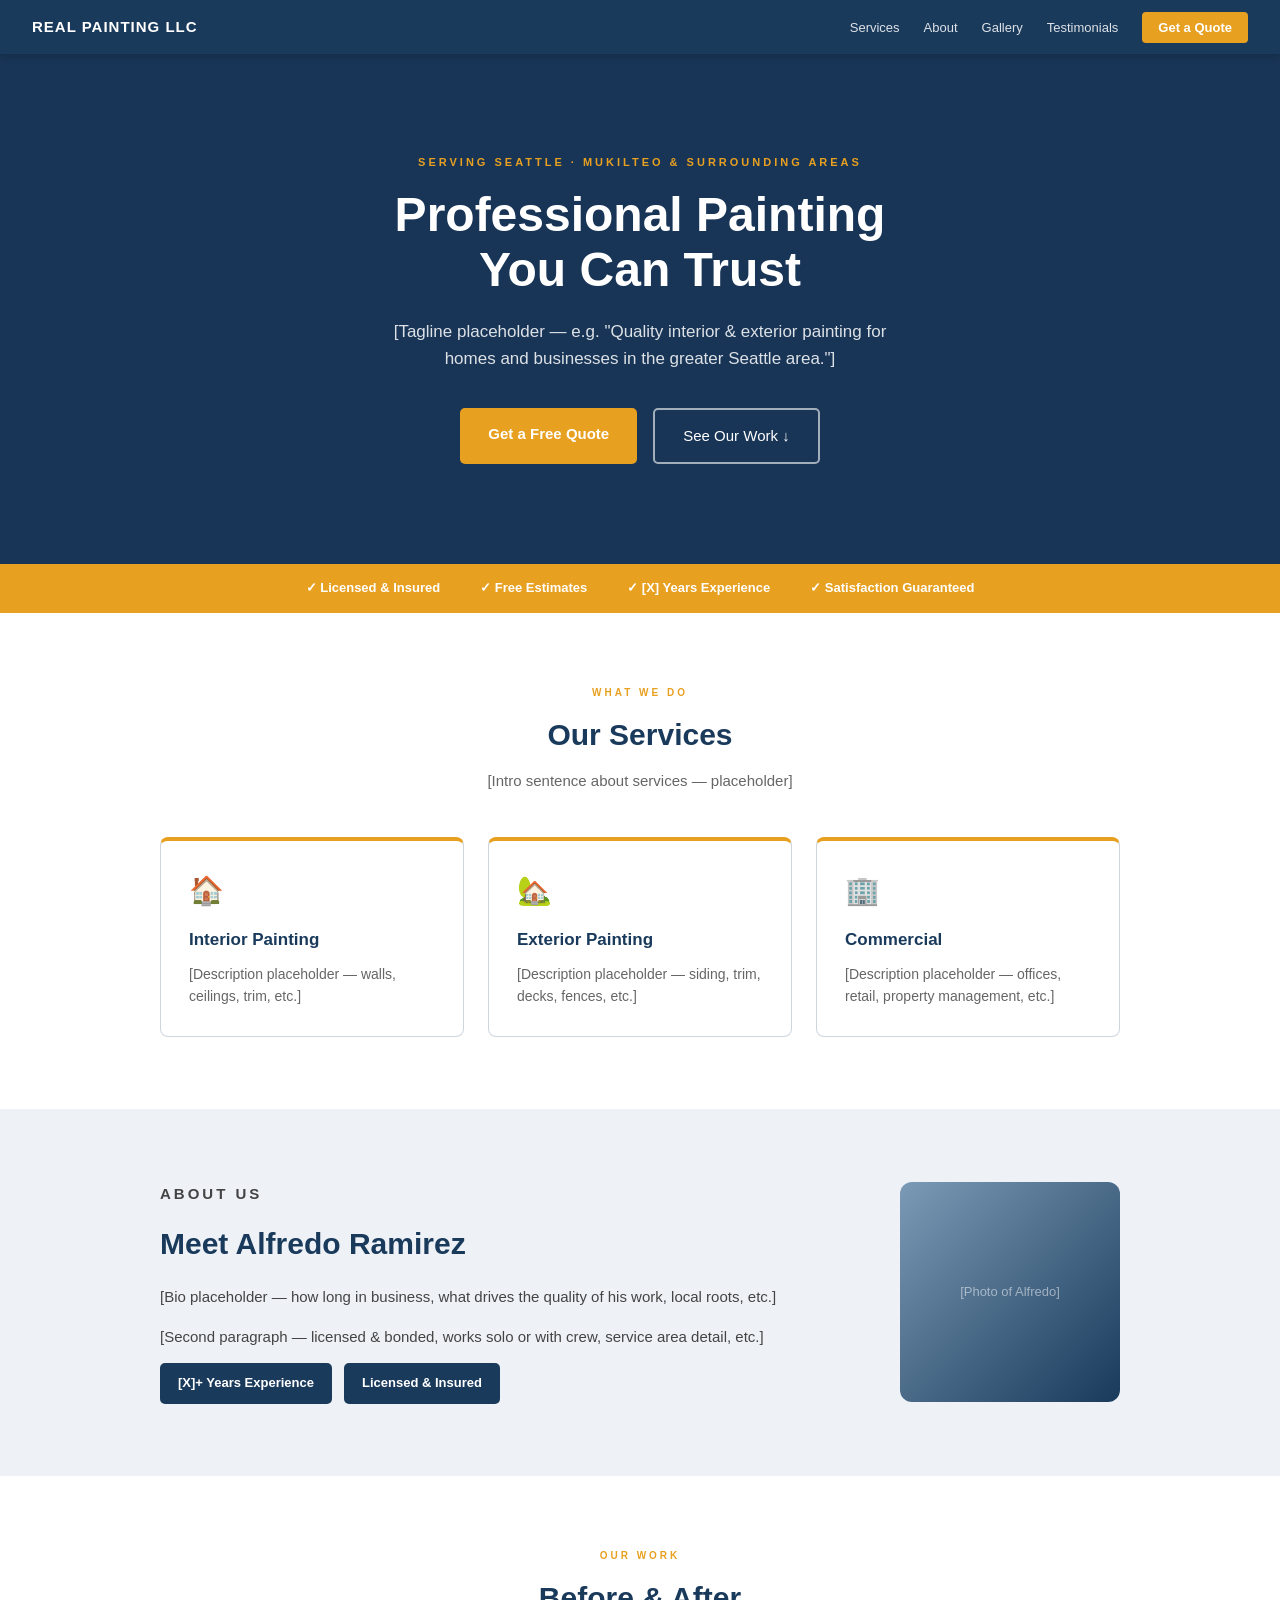
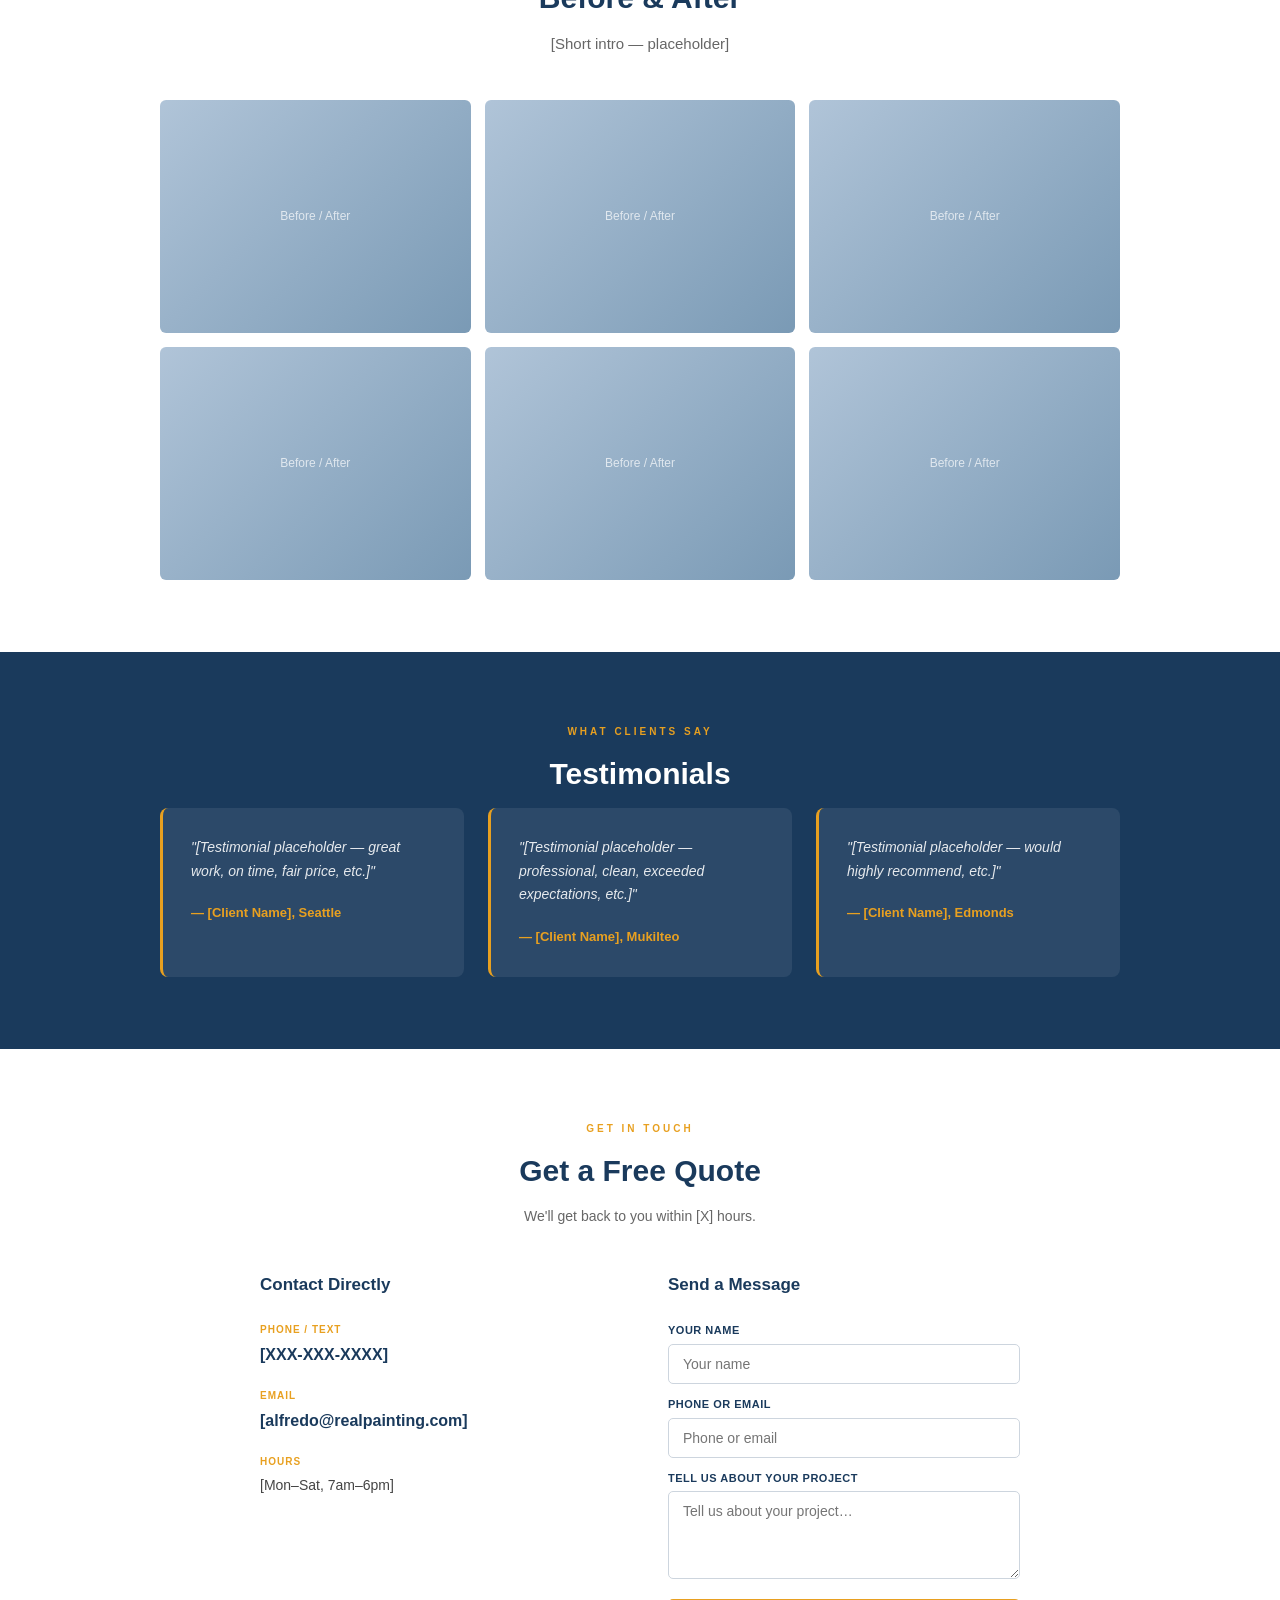
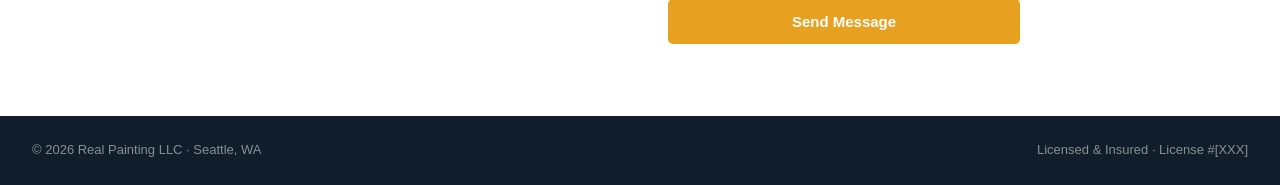
==== index.html @ ae40a498 "fix: querySelector crash on logo click, copyright year, autocomplete, hero-content max-width, .claud" ====
<!DOCTYPE html>
<html lang="en">
<head>
  <meta charset="UTF-8">
  <meta name="viewport" content="width=device-width, initial-scale=1.0">
  <meta name="description" content="Real Painting LLC — Professional interior and exterior painting serving Seattle to Mukilteo, WA. Licensed and insured. Free estimates.">
  <title>Real Painting LLC | Professional Painting — Seattle to Mukilteo</title>
  <link rel="stylesheet" href="style.css">
</head>
<body>

  <header>
    <nav id="main-nav" aria-label="Main navigation">
      <a href="#" class="nav-logo">REAL PAINTING LLC</a>
      <button id="nav-toggle" aria-label="Toggle navigation" aria-expanded="false" aria-controls="nav-links">
        <span></span><span></span><span></span>
      </button>
      <ul id="nav-links">
        <li><a href="#services">Services</a></li>
        <li><a href="#about">About</a></li>
        <li><a href="#gallery">Gallery</a></li>
        <li><a href="#testimonials">Testimonials</a></li>
        <li><a href="#contact" class="nav-cta">Get a Quote</a></li>
      </ul>
    </nav>
  </header>

  <main>

  <section id="hero">
    <div class="hero-content">
      <p class="eyebrow">SERVING SEATTLE · MUKILTEO &amp; SURROUNDING AREAS</p>
      <h1>Professional Painting<br>You Can Trust</h1>
      <p class="hero-sub">[Tagline placeholder — e.g. "Quality interior &amp; exterior painting for homes and businesses in the greater Seattle area."]</p>
      <div class="hero-ctas">
        <a href="#contact" class="btn-primary">Get a Free Quote</a>
        <a href="#gallery" class="btn-secondary">See Our Work ↓</a>
      </div>
    </div>
  </section>

  <div id="trust-bar">
    <span>✓ Licensed &amp; Insured</span>
    <span>✓ Free Estimates</span>
    <span>✓ [X] Years Experience</span>
    <span>✓ Satisfaction Guaranteed</span>
  </div>

  <section id="services">
    <p class="section-label">WHAT WE DO</p>
    <h2>Our Services</h2>
    <p class="section-intro">[Intro sentence about services — placeholder]</p>
    <div class="services-grid">
      <div class="service-card">
        <div class="service-icon">🏠</div>
        <h3>Interior Painting</h3>
        <p>[Description placeholder — walls, ceilings, trim, etc.]</p>
      </div>
      <div class="service-card">
        <div class="service-icon">🏡</div>
        <h3>Exterior Painting</h3>
        <p>[Description placeholder — siding, trim, decks, fences, etc.]</p>
      </div>
      <div class="service-card">
        <div class="service-icon">🏢</div>
        <h3>Commercial</h3>
        <p>[Description placeholder — offices, retail, property management, etc.]</p>
      </div>
    </div>
  </section>

  <section id="about">
    <div class="about-inner">
      <div class="about-text">
        <p class="section-label">ABOUT US</p>
        <h2>Meet Alfredo Ramirez</h2>
        <p>[Bio placeholder — how long in business, what drives the quality of his work, local roots, etc.]</p>
        <p>[Second paragraph — licensed &amp; bonded, works solo or with crew, service area detail, etc.]</p>
        <div class="about-badges">
          <span class="badge">[X]+ Years Experience</span>
          <span class="badge">Licensed &amp; Insured</span>
        </div>
      </div>
      <div class="about-photo" role="img" aria-label="Photo of Alfredo Ramirez">[Photo of Alfredo]</div>
    </div>
  </section>

  <section id="gallery">
    <p class="section-label">OUR WORK</p>
    <h2>Before &amp; After</h2>
    <p class="section-intro">[Short intro — placeholder]</p>
    <div class="gallery-grid">
      <div class="gallery-item"><span>Before / After</span></div>
      <div class="gallery-item"><span>Before / After</span></div>
      <div class="gallery-item"><span>Before / After</span></div>
      <div class="gallery-item"><span>Before / After</span></div>
      <div class="gallery-item"><span>Before / After</span></div>
      <div class="gallery-item"><span>Before / After</span></div>
    </div>
  </section>

  <section id="testimonials">
    <p class="section-label">WHAT CLIENTS SAY</p>
    <h2>Testimonials</h2>
    <div class="testimonials-grid">
      <div class="testimonial-card">
        <p>"[Testimonial placeholder — great work, on time, fair price, etc.]"</p>
        <cite>— [Client Name], Seattle</cite>
      </div>
      <div class="testimonial-card">
        <p>"[Testimonial placeholder — professional, clean, exceeded expectations, etc.]"</p>
        <cite>— [Client Name], Mukilteo</cite>
      </div>
      <div class="testimonial-card">
        <p>"[Testimonial placeholder — would highly recommend, etc.]"</p>
        <cite>— [Client Name], Edmonds</cite>
      </div>
    </div>
  </section>

  <section id="contact">
    <div class="contact-header">
      <p class="section-label">GET IN TOUCH</p>
      <h2>Get a Free Quote</h2>
      <p>We'll get back to you within [X] hours.</p>
    </div>
    <div class="contact-inner">
      <div class="contact-info">
        <h3>Contact Directly</h3>
        <div class="contact-item">
          <p class="contact-label">PHONE / TEXT</p>
          <a href="tel:0000000000">[XXX-XXX-XXXX]</a>
        </div>
        <div class="contact-item">
          <p class="contact-label">EMAIL</p>
          <a href="mailto:placeholder@realpainting.com">[alfredo@realpainting.com]</a>
        </div>
        <div class="contact-item">
          <p class="contact-label">HOURS</p>
          <p>[Mon–Sat, 7am–6pm]</p>
        </div>
      </div>
      <form class="contact-form" action="https://formspree.io/f/REPLACE_WITH_FORMSPREE_ID" method="POST">
        <h3>Send a Message</h3>
        <label for="form-name">Your name</label>
        <input type="text" id="form-name" name="name" placeholder="Your name" autocomplete="name" required>
        <label for="form-contact">Phone or email</label>
        <input type="text" id="form-contact" name="contact" placeholder="Phone or email" autocomplete="email" required>
        <label for="form-message">Tell us about your project</label>
        <textarea id="form-message" name="message" placeholder="Tell us about your project…" rows="4" required></textarea>
        <button type="submit" class="btn-primary">Send Message</button>
      </form>
    </div>
  </section>

  </main>

  <footer>
    <span>© 2026 Real Painting LLC · Seattle, WA</span>
    <span>Licensed &amp; Insured · License #[XXX]</span>
  </footer>

  <script src="script.js"></script>
</body>
</html>
---- style.css ----
/* ============================
   CSS Custom Properties
   ============================ */
:root {
  --navy: #1a3a5c;
  --gold: #e8a020;
  --dark-footer: #111d2b;
  --light-bg: #eef2f7;
  --body-text: #444;
  --muted-text: #666;
  --border: #cdd5de;
  --white: #fff;
}

/* ============================
   Reset
   ============================ */
*, *::before, *::after {
  box-sizing: border-box;
  margin: 0;
  padding: 0;
}

img {
  max-width: 100%;
  display: block;
}

a {
  text-decoration: none;
}

/* ============================
   Base
   ============================ */
body {
  font-family: 'Helvetica Neue', Arial, sans-serif;
  color: var(--body-text);
  line-height: 1.6;
}

/* ============================
   Shared Section Styles
   ============================ */
section {
  padding: 72px 32px;
}

.section-label {
  color: var(--gold);
  font-size: 10px;
  letter-spacing: 3px;
  font-weight: 600;
  margin-bottom: 10px;
  text-align: center;
  text-transform: uppercase;
}

section h2 {
  color: var(--navy);
  font-size: 30px;
  font-weight: 800;
  text-align: center;
  margin-bottom: 10px;
}

.section-intro {
  color: var(--muted-text);
  font-size: 15px;
  text-align: center;
  margin-bottom: 44px;
}

/* ============================
   Shared Buttons
   ============================ */
.btn-primary {
  display: inline-block;
  background: var(--gold);
  color: var(--white);
  padding: 14px 28px;
  border-radius: 5px;
  font-size: 15px;
  font-weight: 700;
  border: none;
  cursor: pointer;
  transition: opacity 0.2s;
}

.btn-primary:hover {
  opacity: 0.9;
}

.btn-secondary {
  display: inline-block;
  border: 2px solid rgba(255, 255, 255, 0.6);
  color: var(--white);
  padding: 14px 28px;
  border-radius: 5px;
  font-size: 15px;
  transition: border-color 0.2s;
}

.btn-secondary:hover {
  border-color: var(--white);
}

/* ============================
   Form Labels (visually present but compact)
   ============================ */
.contact-form label {
  display: block;
  font-size: 11px;
  font-weight: 600;
  color: var(--navy);
  letter-spacing: 0.5px;
  margin-bottom: 4px;
  text-transform: uppercase;
}

/* ============================
   Navigation
   ============================ */
header {
  position: sticky;
  top: 0;
  z-index: 100;
  box-shadow: 0 2px 8px rgba(0, 0, 0, 0.2);
}

#main-nav {
  background: var(--navy);
  display: flex;
  justify-content: space-between;
  align-items: center;
  padding: 14px 32px;
}

.nav-logo {
  color: var(--white);
  font-size: 15px;
  font-weight: 700;
  letter-spacing: 1px;
}

#nav-links {
  list-style: none;
  display: flex;
  gap: 24px;
  align-items: center;
}

#nav-links a {
  color: rgba(255, 255, 255, 0.85);
  font-size: 13px;
  transition: color 0.2s;
}

#nav-links a:hover {
  color: var(--white);
}

.nav-cta {
  background: var(--gold);
  color: var(--white) !important;
  padding: 8px 16px;
  border-radius: 4px;
  font-weight: 600;
}

.nav-cta:hover {
  opacity: 0.9;
}

#nav-toggle {
  display: none;
  flex-direction: column;
  gap: 5px;
  background: none;
  border: none;
  cursor: pointer;
  padding: 4px;
}

#nav-toggle span {
  display: block;
  width: 24px;
  height: 2px;
  background: var(--white);
}

/* ============================
   Hero
   ============================ */
#hero {
  background-image: linear-gradient(rgba(20, 45, 75, 0.82), rgba(20, 45, 75, 0.82)),
                    url('images/hero-bg.jpg');
  background-color: #2a5a8c;
  background-size: cover;
  background-position: center;
  padding: 100px 32px;
  text-align: center;
  color: var(--white);
}

.eyebrow {
  color: var(--gold);
  font-size: 11px;
  letter-spacing: 3px;
  font-weight: 600;
  margin-bottom: 16px;
  text-transform: uppercase;
}

#hero h1 {
  font-size: 48px;
  font-weight: 800;
  line-height: 1.15;
  margin-bottom: 20px;
  color: var(--white);
}

.hero-sub {
  color: rgba(255, 255, 255, 0.85);
  font-size: 17px;
  max-width: 520px;
  margin: 0 auto 36px;
  line-height: 1.6;
}

.hero-content {
  max-width: 700px;
  margin: 0 auto;
}

.hero-ctas {
  display: flex;
  gap: 16px;
  justify-content: center;
  flex-wrap: wrap;
}

/* ============================
   Trust Bar
   ============================ */
#trust-bar {
  background: var(--gold);
  padding: 14px 32px;
  display: flex;
  justify-content: center;
  gap: 40px;
  flex-wrap: wrap;
}

#trust-bar span {
  color: var(--white);
  font-size: 13px;
  font-weight: 600;
}

/* ============================
   Services
   ============================ */
#services {
  background: var(--white);
}

.services-grid {
  display: grid;
  grid-template-columns: repeat(3, 1fr);
  gap: 24px;
  max-width: 960px;
  margin: 0 auto;
}

.service-card {
  border: 1px solid var(--border);
  border-top: 4px solid var(--gold);
  border-radius: 8px;
  padding: 28px;
}

.service-icon {
  font-size: 28px;
  margin-bottom: 12px;
}

.service-card h3 {
  color: var(--navy);
  font-size: 17px;
  font-weight: 700;
  margin-bottom: 10px;
}

.service-card p {
  color: var(--muted-text);
  font-size: 14px;
  line-height: 1.6;
}

/* ============================
   About
   ============================ */
#about {
  background: var(--light-bg);
}

.about-inner {
  display: flex;
  gap: 48px;
  align-items: center;
  max-width: 960px;
  margin: 0 auto;
}

.about-text {
  flex: 1;
}

.about-text .section-label {
  text-align: left;
}

.about-text h2 {
  text-align: left;
  margin-bottom: 16px;
}

.about-text p {
  color: var(--body-text);
  font-size: 15px;
  line-height: 1.7;
  margin-bottom: 14px;
}

.about-badges {
  display: flex;
  gap: 12px;
  flex-wrap: wrap;
  margin-top: 10px;
}

.badge {
  background: var(--navy);
  color: var(--white);
  padding: 10px 18px;
  border-radius: 5px;
  font-size: 13px;
  font-weight: 600;
}

.about-photo {
  width: 220px;
  height: 220px;
  background: linear-gradient(135deg, #7a9ab5, var(--navy));
  border-radius: 12px;
  display: flex;
  align-items: center;
  justify-content: center;
  color: rgba(255, 255, 255, 0.5);
  font-size: 13px;
  flex-shrink: 0;
  text-align: center;
}

/* ============================
   Gallery
   ============================ */
#gallery {
  background: var(--white);
}

.gallery-grid {
  display: grid;
  grid-template-columns: repeat(3, 1fr);
  gap: 14px;
  max-width: 960px;
  margin: 0 auto;
}

.gallery-item {
  aspect-ratio: 4 / 3;
  background: linear-gradient(135deg, #b0c4d8, #7a9ab5);
  border-radius: 6px;
  display: flex;
  align-items: center;
  justify-content: center;
  color: rgba(255, 255, 255, 0.7);
  font-size: 12px;
  overflow: hidden;
}

.gallery-item img {
  width: 100%;
  height: 100%;
  object-fit: cover;
}

/* ============================
   Testimonials
   ============================ */
#testimonials {
  background: var(--navy);
}

#testimonials .section-label {
  color: var(--gold);
}

#testimonials h2 {
  color: var(--white);
}

.testimonials-grid {
  display: grid;
  grid-template-columns: repeat(3, 1fr);
  gap: 24px;
  max-width: 960px;
  margin: 0 auto;
}

.testimonial-card {
  background: rgba(255, 255, 255, 0.08);
  border-radius: 8px;
  border-left: 3px solid var(--gold);
  padding: 28px;
}

.testimonial-card p {
  color: rgba(255, 255, 255, 0.88);
  font-size: 14px;
  line-height: 1.7;
  font-style: italic;
  margin-bottom: 16px;
}

.testimonial-card cite {
  color: var(--gold);
  font-size: 13px;
  font-weight: 600;
  font-style: normal;
}

/* ============================
   Contact
   ============================ */
#contact {
  background: var(--white);
}

.contact-header {
  text-align: center;
  margin-bottom: 44px;
}

.contact-header p:not(.section-label) {
  color: var(--muted-text);
  font-size: 14px;
}

.contact-inner {
  display: grid;
  grid-template-columns: 1fr 1fr;
  gap: 56px;
  max-width: 760px;
  margin: 0 auto;
}

.contact-info h3,
.contact-form h3 {
  color: var(--navy);
  font-size: 17px;
  font-weight: 700;
  margin-bottom: 24px;
}

.contact-item {
  margin-bottom: 20px;
}

.contact-label {
  color: var(--gold);
  font-size: 10px;
  letter-spacing: 1px;
  font-weight: 600;
  margin-bottom: 4px;
  text-transform: uppercase;
}

.contact-info a {
  color: var(--navy);
  font-size: 16px;
  font-weight: 600;
  transition: color 0.2s;
}

.contact-info a:hover {
  color: var(--gold);
}

.contact-info p:not(.contact-label) {
  color: var(--body-text);
  font-size: 14px;
}

.contact-form input,
.contact-form textarea {
  width: 100%;
  padding: 11px 14px;
  border: 1px solid var(--border);
  border-radius: 5px;
  font-size: 14px;
  font-family: inherit;
  margin-bottom: 12px;
  color: var(--body-text);
}

.contact-form input:focus,
.contact-form textarea:focus {
  outline: 2px solid var(--gold);
  border-color: transparent;
}

.contact-form textarea {
  resize: vertical;
}

.contact-form .btn-primary {
  width: 100%;
  font-size: 15px;
  padding: 14px;
}

/* ============================
   Footer
   ============================ */
footer {
  background: var(--dark-footer);
  padding: 24px 32px;
  display: flex;
  justify-content: space-between;
  align-items: center;
  flex-wrap: wrap;
  gap: 8px;
}

footer span {
  color: rgba(255, 255, 255, 0.5);
  font-size: 13px;
}

/* ============================
   Responsive — 768px
   ============================ */
@media (max-width: 768px) {
  header {
    position: relative;
  }

  #nav-toggle {
    display: flex;
  }

  #nav-links {
    display: none;
    position: absolute;
    top: 100%;
    left: 0;
    right: 0;
    background: var(--navy);
    flex-direction: column;
    padding: 16px 24px;
    gap: 16px;
    box-shadow: 0 4px 8px rgba(0, 0, 0, 0.2);
    z-index: 99;
  }

  #nav-links.open {
    display: flex;
  }

  #hero {
    padding: 72px 24px;
  }

  #hero h1 {
    font-size: 32px;
  }

  .hero-sub {
    font-size: 15px;
  }

  #trust-bar {
    gap: 16px;
    padding: 14px 24px;
  }

  section {
    padding: 56px 24px;
  }

  .services-grid {
    grid-template-columns: 1fr;
  }

  .about-inner {
    flex-direction: column;
  }

  .about-text .section-label,
  .about-text h2 {
    text-align: center;
  }

  .about-badges {
    justify-content: center;
  }

  .about-photo {
    width: 180px;
    height: 180px;
  }

  .gallery-grid {
    grid-template-columns: repeat(2, 1fr);
  }

  .testimonials-grid {
    grid-template-columns: 1fr;
  }

  .contact-inner {
    grid-template-columns: 1fr;
    gap: 36px;
  }

  footer {
    flex-direction: column;
    text-align: center;
  }
}

/* ============================
   Responsive — 480px
   ============================ */
@media (max-width: 480px) {
  #hero h1 {
    font-size: 28px;
  }

  .gallery-grid {
    grid-template-columns: 1fr;
  }
}

/* ============================
   Accessibility — keyboard focus
   ============================ */
:focus-visible {
  outline: 3px solid var(--gold);
  outline-offset: 2px;
}

.btn-primary:focus:not(:focus-visible),
.btn-secondary:focus:not(:focus-visible),
.nav-cta:focus:not(:focus-visible) {
  outline: none;
}
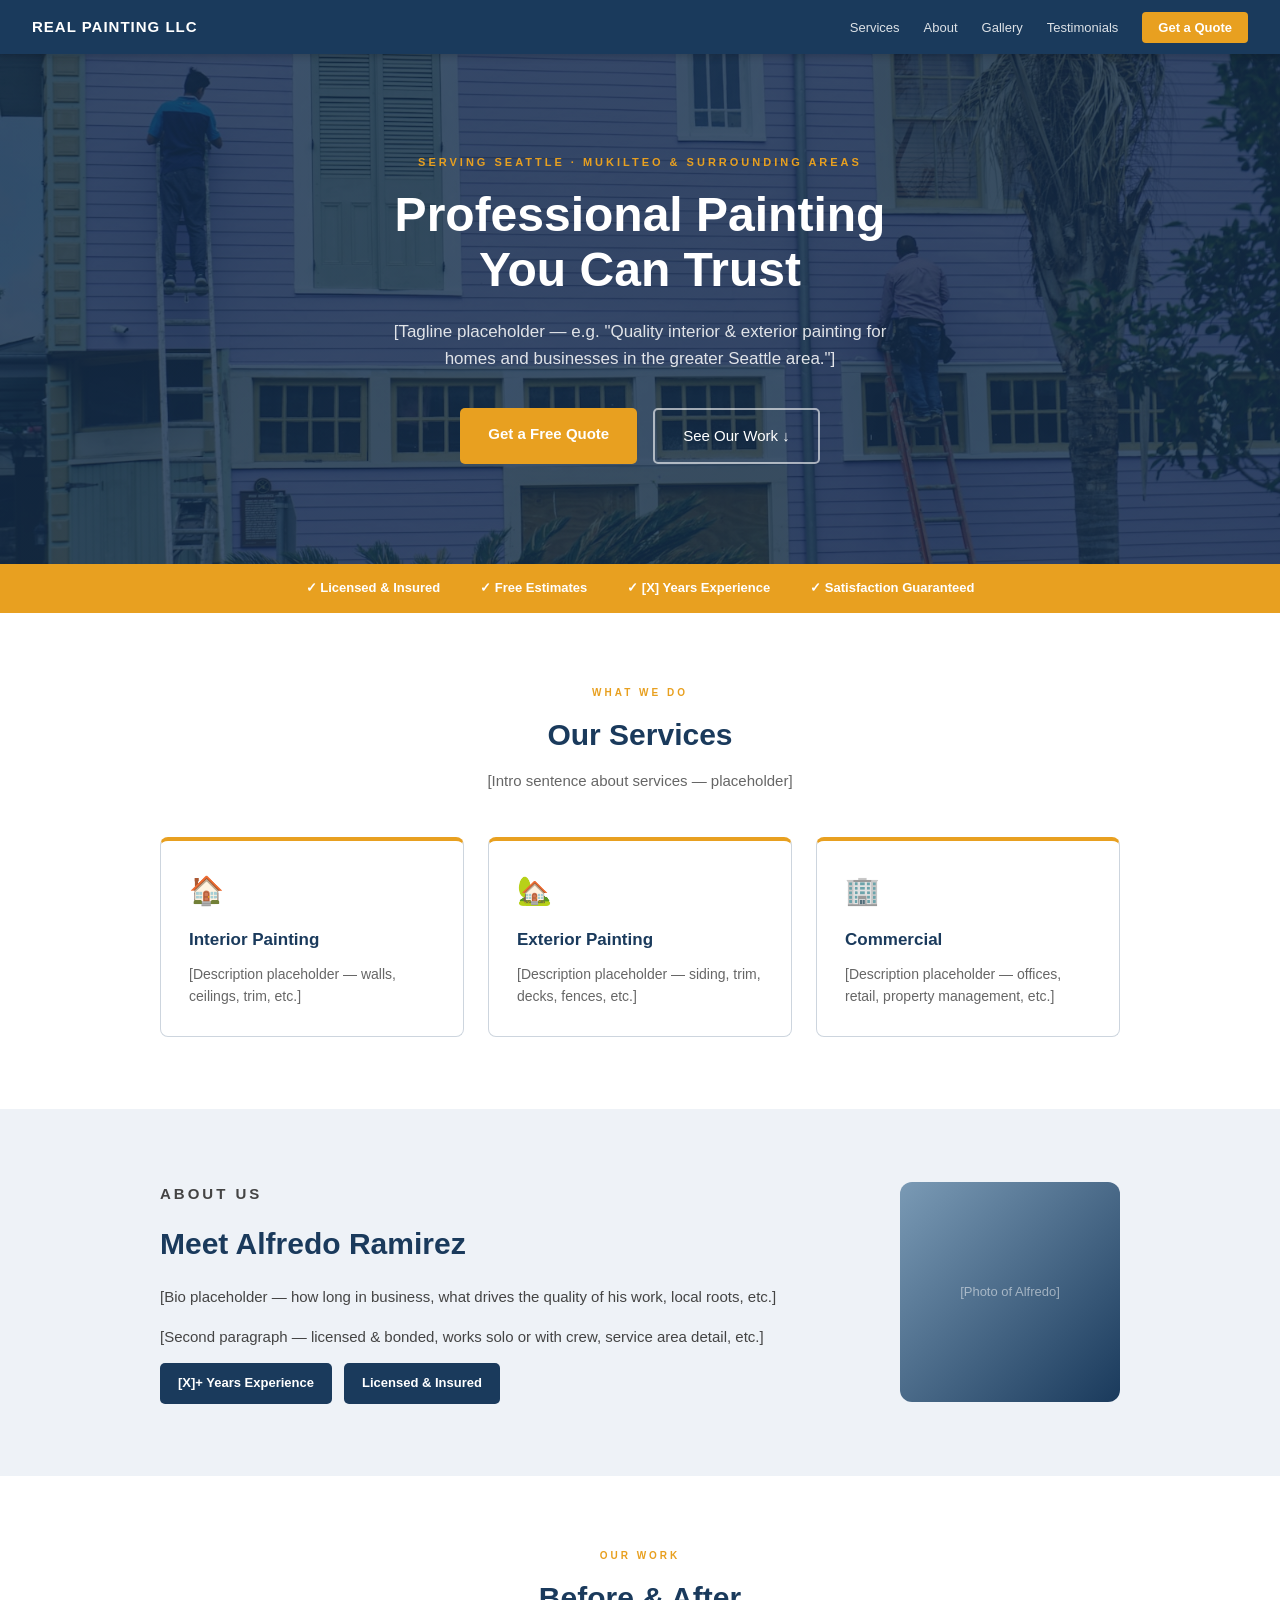
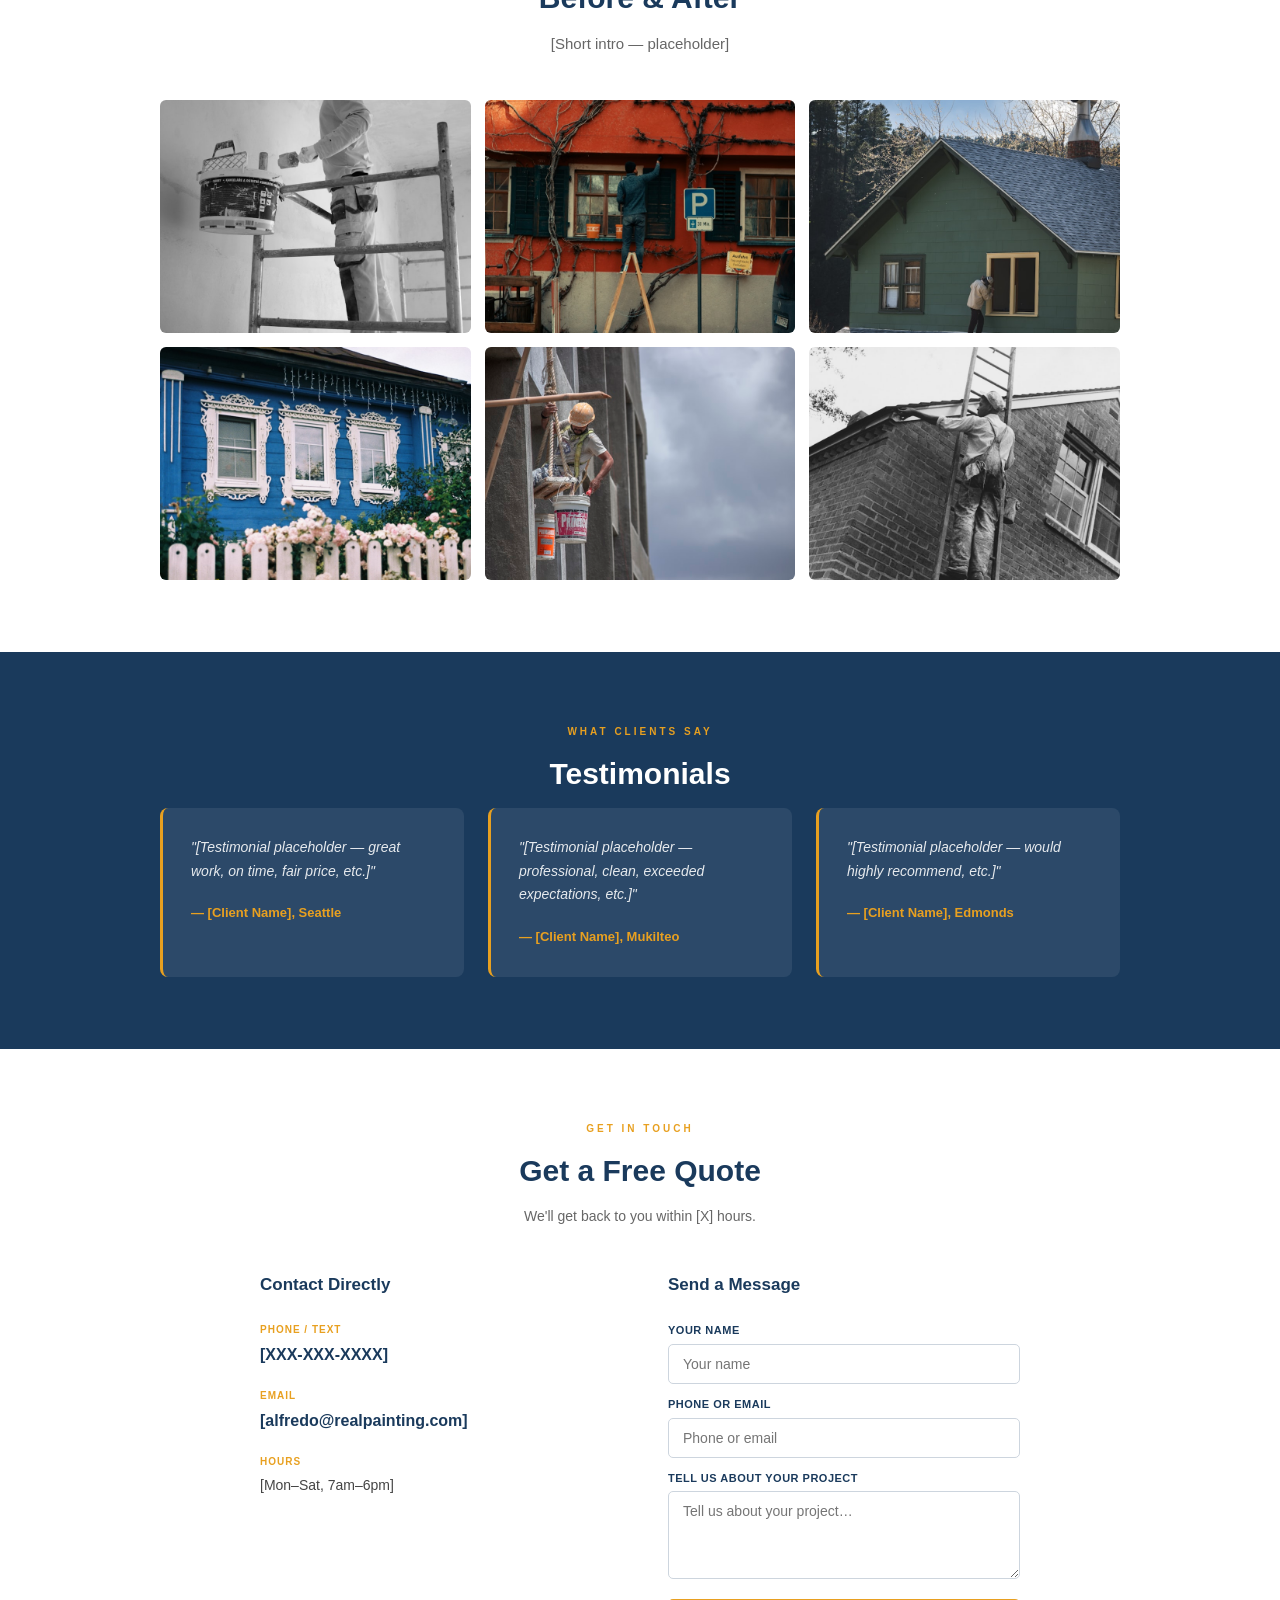
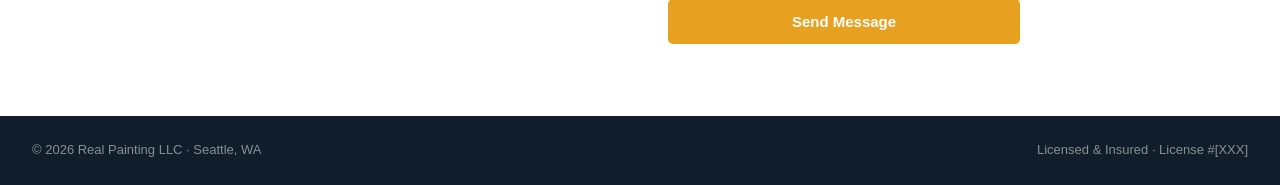
==== commit f2433e69: "feat: add license-free placeholder photos from Unsplash Hero background and 6 gallery images, all fr" ====
--- a/index.html
+++ b/index.html
@@ -90,12 +90,12 @@
     <h2>Before &amp; After</h2>
     <p class="section-intro">[Short intro — placeholder]</p>
     <div class="gallery-grid">
-      <div class="gallery-item"><span>Before / After</span></div>
-      <div class="gallery-item"><span>Before / After</span></div>
-      <div class="gallery-item"><span>Before / After</span></div>
-      <div class="gallery-item"><span>Before / After</span></div>
-      <div class="gallery-item"><span>Before / After</span></div>
-      <div class="gallery-item"><span>Before / After</span></div>
+      <div class="gallery-item"><img src="images/gallery/job1.jpg" alt="Interior painting — walls and trim" loading="lazy"></div>
+      <div class="gallery-item"><img src="images/gallery/job2.jpg" alt="Exterior painting — ladder work on building" loading="lazy"></div>
+      <div class="gallery-item"><img src="images/gallery/job3.jpg" alt="Exterior painting — roof and window trim" loading="lazy"></div>
+      <div class="gallery-item"><img src="images/gallery/job4.jpg" alt="Exterior painting — finished home" loading="lazy"></div>
+      <div class="gallery-item"><img src="images/gallery/job5.jpg" alt="Commercial painting — large exterior surface" loading="lazy"></div>
+      <div class="gallery-item"><img src="images/gallery/job6.jpg" alt="Exterior painting — brick building" loading="lazy"></div>
     </div>
   </section>
 
@@ -140,7 +140,7 @@
           <p>[Mon–Sat, 7am–6pm]</p>
         </div>
       </div>
-      <form class="contact-form" action="https://formspree.io/f/REPLACE_WITH_FORMSPREE_ID" method="POST">
+      <form class="contact-form" action="https://formspree.io/f/maqavkob" method="POST">
         <h3>Send a Message</h3>
         <label for="form-name">Your name</label>
         <input type="text" id="form-name" name="name" placeholder="Your name" autocomplete="name" required>
@@ -149,6 +149,8 @@
         <label for="form-message">Tell us about your project</label>
         <textarea id="form-message" name="message" placeholder="Tell us about your project…" rows="4" required></textarea>
         <button type="submit" class="btn-primary">Send Message</button>
+        <p class="form-success" hidden>Thanks! We'll be in touch soon.</p>
+        <p class="form-error" hidden>Something went wrong. Please try again or call us directly.</p>
       </form>
     </div>
   </section>
--- a/style.css
+++ b/style.css
@@ -523,6 +523,27 @@
 
 .contact-form textarea {
   resize: vertical;
+}
+
+.form-success {
+  color: #2a7a3b;
+  background: #eaf7ed;
+  border: 1px solid #b6dfc0;
+  border-radius: 5px;
+  padding: 12px 16px;
+  font-size: 14px;
+  font-weight: 600;
+  margin-top: 8px;
+}
+
+.form-error {
+  color: #9b2c2c;
+  background: #fff5f5;
+  border: 1px solid #f5c6c6;
+  border-radius: 5px;
+  padding: 12px 16px;
+  font-size: 14px;
+  margin-top: 8px;
 }
 
 .contact-form .btn-primary {
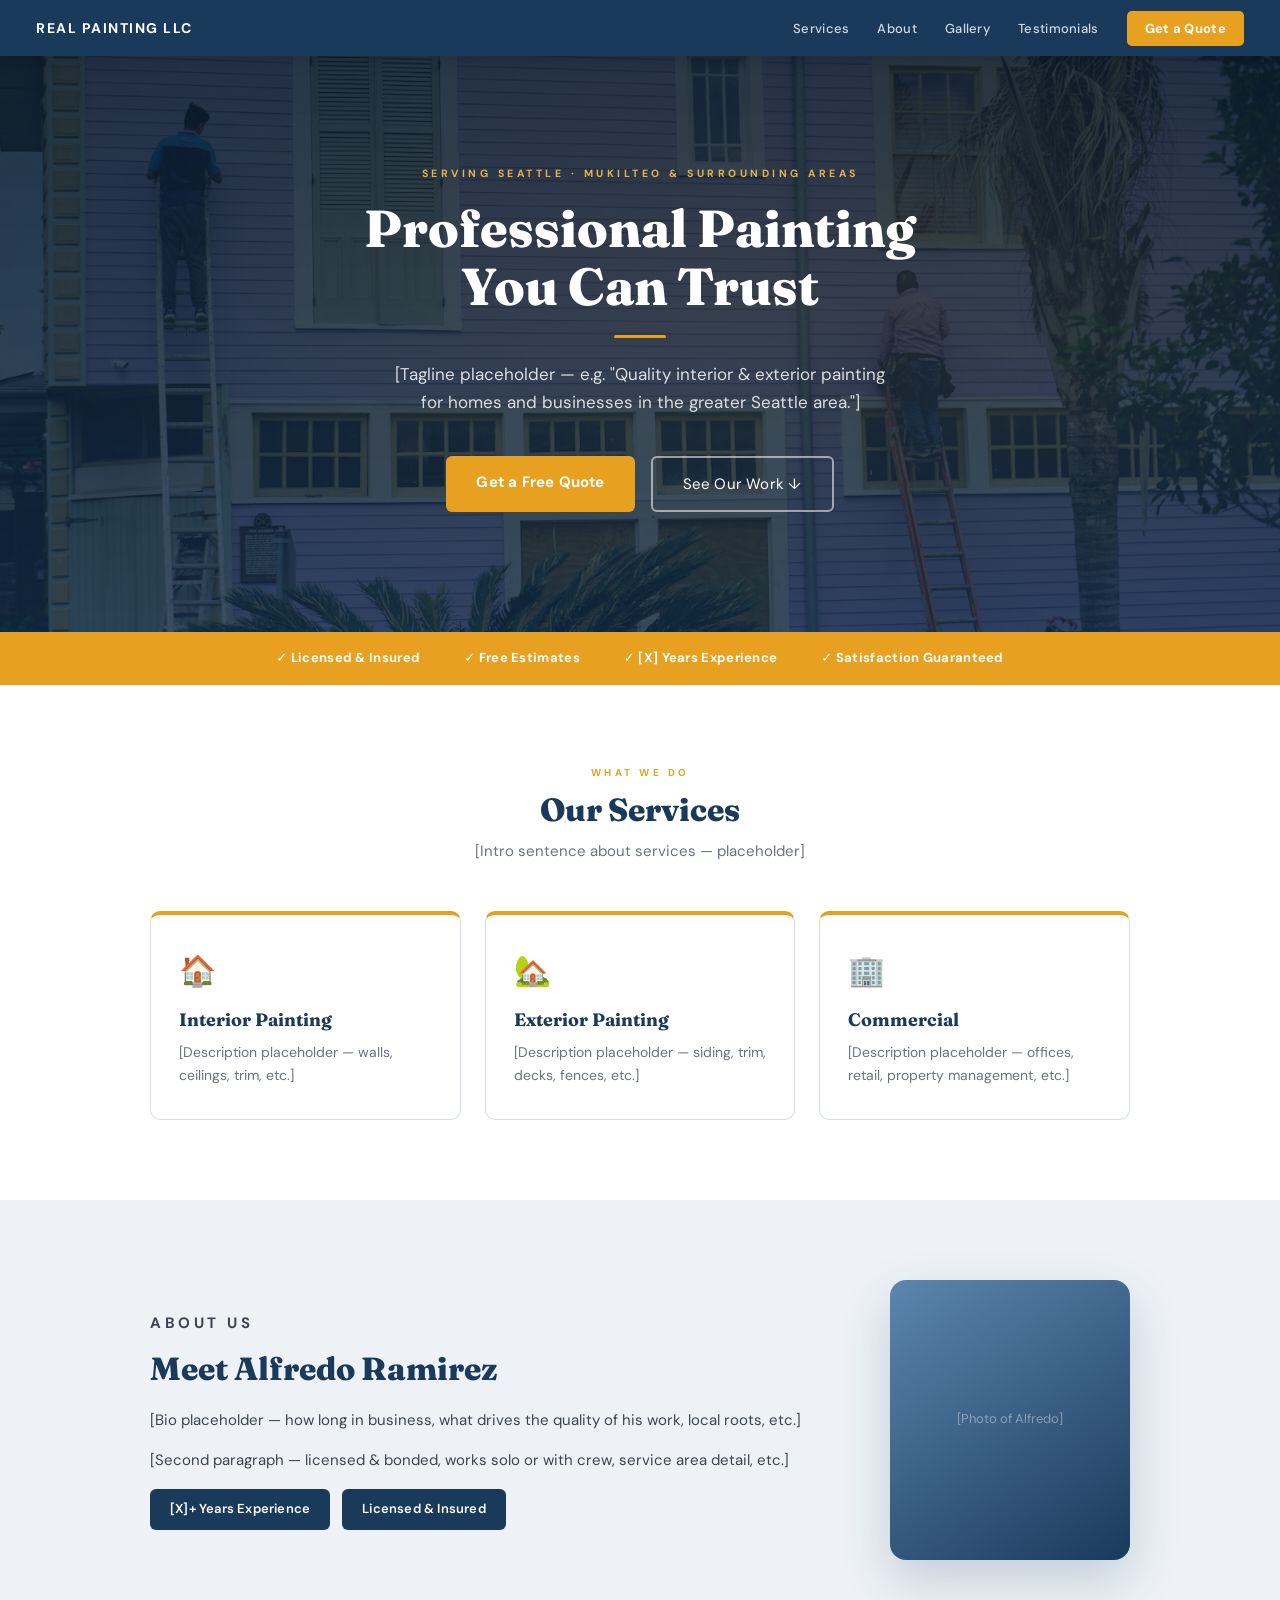
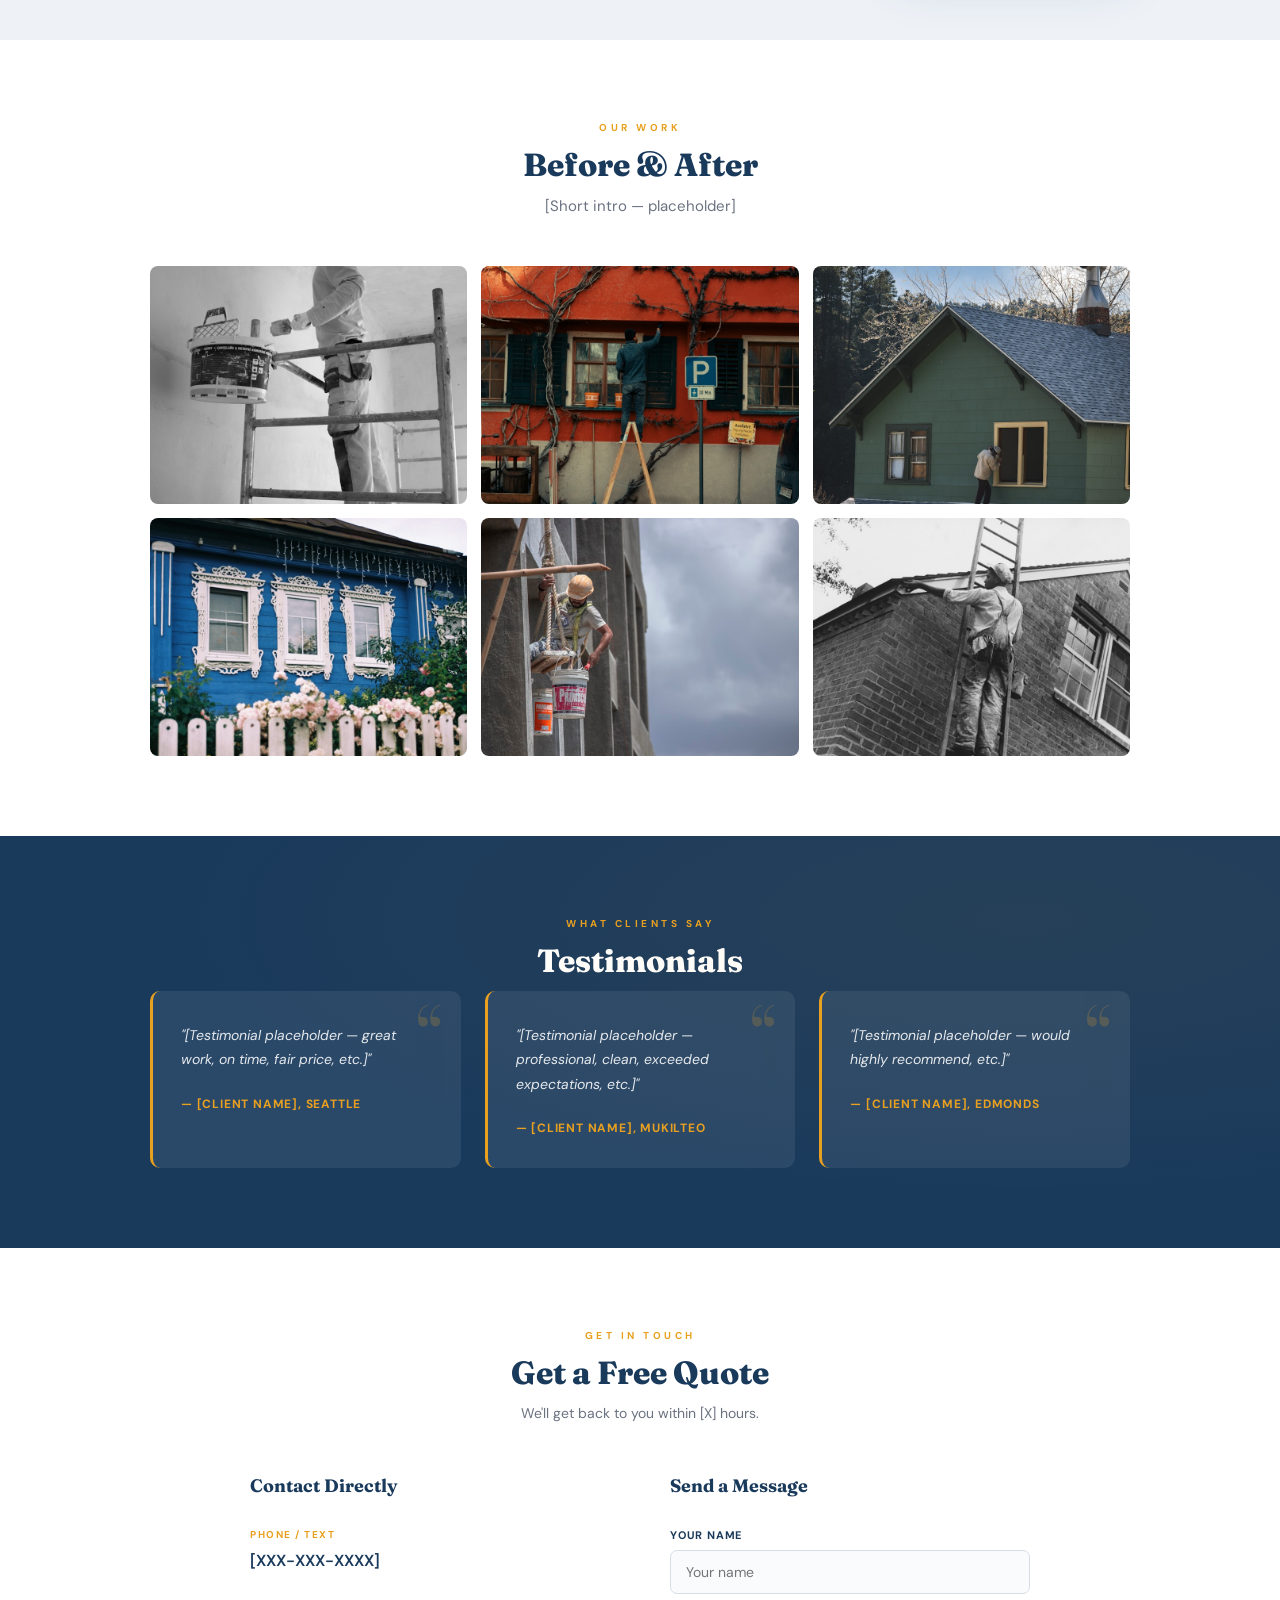
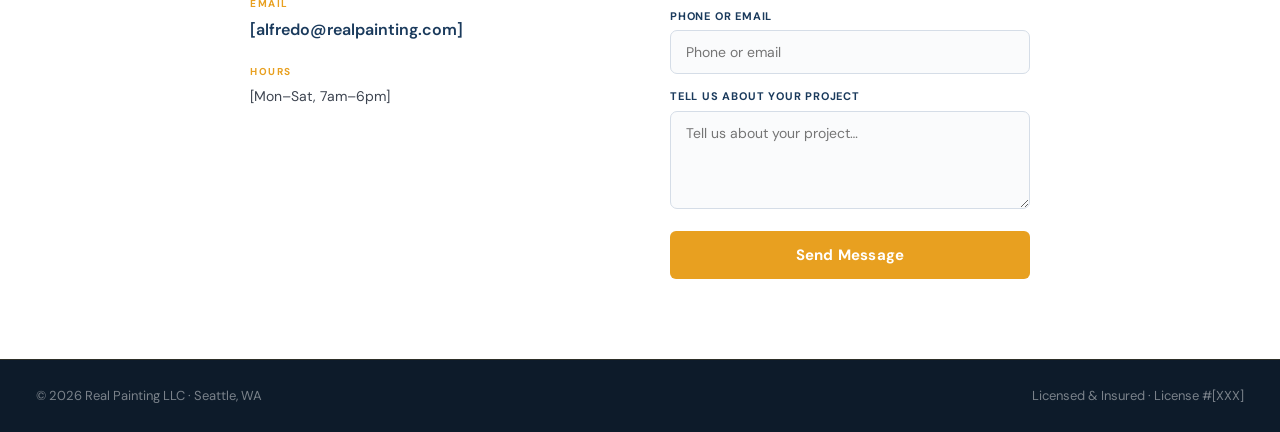
==== commit 6f09fc51: "feat: elevate design with distinctive typography, motion, and polish - Replace Helvetica Neue/Arial " ====
--- a/index.html
+++ b/index.html
@@ -5,6 +5,9 @@
   <meta name="viewport" content="width=device-width, initial-scale=1.0">
   <meta name="description" content="Real Painting LLC — Professional interior and exterior painting serving Seattle to Mukilteo, WA. Licensed and insured. Free estimates.">
   <title>Real Painting LLC | Professional Painting — Seattle to Mukilteo</title>
+  <link rel="preconnect" href="https://fonts.googleapis.com">
+  <link rel="preconnect" href="https://fonts.gstatic.com" crossorigin>
+  <link href="https://fonts.googleapis.com/css2?family=DM+Sans:opsz,wght@9..40,400;9..40,500;9..40,600;9..40,700&family=Fraunces:opsz,wght@9..144,700;9..144,800&display=swap" rel="stylesheet">
   <link rel="stylesheet" href="style.css">
 </head>
 <body>
@@ -31,6 +34,7 @@
     <div class="hero-content">
       <p class="eyebrow">SERVING SEATTLE · MUKILTEO &amp; SURROUNDING AREAS</p>
       <h1>Professional Painting<br>You Can Trust</h1>
+      <div class="hero-accent-line"></div>
       <p class="hero-sub">[Tagline placeholder — e.g. "Quality interior &amp; exterior painting for homes and businesses in the greater Seattle area."]</p>
       <div class="hero-ctas">
         <a href="#contact" class="btn-primary">Get a Free Quote</a>
@@ -51,17 +55,17 @@
     <h2>Our Services</h2>
     <p class="section-intro">[Intro sentence about services — placeholder]</p>
     <div class="services-grid">
-      <div class="service-card">
+      <div class="service-card reveal" data-delay="1">
         <div class="service-icon">🏠</div>
         <h3>Interior Painting</h3>
         <p>[Description placeholder — walls, ceilings, trim, etc.]</p>
       </div>
-      <div class="service-card">
+      <div class="service-card reveal" data-delay="2">
         <div class="service-icon">🏡</div>
         <h3>Exterior Painting</h3>
         <p>[Description placeholder — siding, trim, decks, fences, etc.]</p>
       </div>
-      <div class="service-card">
+      <div class="service-card reveal" data-delay="3">
         <div class="service-icon">🏢</div>
         <h3>Commercial</h3>
         <p>[Description placeholder — offices, retail, property management, etc.]</p>
@@ -70,7 +74,7 @@
   </section>
 
   <section id="about">
-    <div class="about-inner">
+    <div class="about-inner reveal">
       <div class="about-text">
         <p class="section-label">ABOUT US</p>
         <h2>Meet Alfredo Ramirez</h2>
@@ -103,15 +107,15 @@
     <p class="section-label">WHAT CLIENTS SAY</p>
     <h2>Testimonials</h2>
     <div class="testimonials-grid">
-      <div class="testimonial-card">
+      <div class="testimonial-card reveal" data-delay="1">
         <p>"[Testimonial placeholder — great work, on time, fair price, etc.]"</p>
         <cite>— [Client Name], Seattle</cite>
       </div>
-      <div class="testimonial-card">
+      <div class="testimonial-card reveal" data-delay="2">
         <p>"[Testimonial placeholder — professional, clean, exceeded expectations, etc.]"</p>
         <cite>— [Client Name], Mukilteo</cite>
       </div>
-      <div class="testimonial-card">
+      <div class="testimonial-card reveal" data-delay="3">
         <p>"[Testimonial placeholder — would highly recommend, etc.]"</p>
         <cite>— [Client Name], Edmonds</cite>
       </div>
@@ -124,7 +128,7 @@
       <h2>Get a Free Quote</h2>
       <p>We'll get back to you within [X] hours.</p>
     </div>
-    <div class="contact-inner">
+    <div class="contact-inner reveal">
       <div class="contact-info">
         <h3>Contact Directly</h3>
         <div class="contact-item">
--- a/style.css
+++ b/style.css
@@ -1,16 +1,55 @@
+/* ============================
+   Google Fonts
+   ============================ */
+@import url('https://fonts.googleapis.com/css2?family=DM+Sans:opsz,wght@9..40,400;9..40,500;9..40,600;9..40,700&family=Fraunces:opsz,wght@9..144,700;9..144,800&display=swap');
+
 /* ============================
    CSS Custom Properties
    ============================ */
 :root {
   --navy: #1a3a5c;
+  --navy-dark: #0f2133;
   --gold: #e8a020;
-  --dark-footer: #111d2b;
+  --gold-glow: rgba(232, 160, 32, 0.35);
+  --dark-footer: #0d1b2a;
   --light-bg: #eef2f7;
-  --body-text: #444;
-  --muted-text: #666;
-  --border: #cdd5de;
+  --body-text: #3d4450;
+  --muted-text: #6b7280;
+  --border: #d5dde7;
   --white: #fff;
-}
+
+  --font-display: 'Fraunces', Georgia, serif;
+  --font-body: 'DM Sans', system-ui, -apple-system, sans-serif;
+
+  --ease-lift: transform 0.22s ease, box-shadow 0.22s ease;
+}
+
+/* ============================
+   Animations
+   ============================ */
+@keyframes fadeUp {
+  from { opacity: 0; transform: translateY(28px); }
+  to   { opacity: 1; transform: translateY(0); }
+}
+
+@keyframes fadeIn {
+  from { opacity: 0; }
+  to   { opacity: 1; }
+}
+
+/* Scroll reveal */
+.reveal {
+  opacity: 0;
+  transform: translateY(24px);
+  transition: opacity 0.65s ease, transform 0.65s ease;
+}
+.reveal.visible {
+  opacity: 1;
+  transform: none;
+}
+.reveal[data-delay="1"] { transition-delay: 0.1s; }
+.reveal[data-delay="2"] { transition-delay: 0.22s; }
+.reveal[data-delay="3"] { transition-delay: 0.36s; }
 
 /* ============================
    Reset
@@ -33,42 +72,53 @@
 /* ============================
    Base
    ============================ */
+html {
+  scroll-behavior: smooth;
+}
+
 body {
-  font-family: 'Helvetica Neue', Arial, sans-serif;
+  font-family: var(--font-body);
   color: var(--body-text);
   line-height: 1.6;
+  -webkit-font-smoothing: antialiased;
+}
+
+h1, h2, h3 {
+  font-family: var(--font-display);
 }
 
 /* ============================
    Shared Section Styles
    ============================ */
 section {
-  padding: 72px 32px;
+  padding: 80px 32px;
 }
 
 .section-label {
   color: var(--gold);
   font-size: 10px;
-  letter-spacing: 3px;
-  font-weight: 600;
+  letter-spacing: 3.5px;
+  font-weight: 700;
   margin-bottom: 10px;
   text-align: center;
   text-transform: uppercase;
+  font-family: var(--font-body);
 }
 
 section h2 {
   color: var(--navy);
-  font-size: 30px;
+  font-size: 32px;
   font-weight: 800;
   text-align: center;
   margin-bottom: 10px;
+  line-height: 1.2;
 }
 
 .section-intro {
   color: var(--muted-text);
   font-size: 15px;
   text-align: center;
-  margin-bottom: 44px;
+  margin-bottom: 48px;
 }
 
 /* ============================
@@ -78,44 +128,52 @@
   display: inline-block;
   background: var(--gold);
   color: var(--white);
-  padding: 14px 28px;
-  border-radius: 5px;
+  padding: 14px 30px;
+  border-radius: 6px;
   font-size: 15px;
   font-weight: 700;
   border: none;
   cursor: pointer;
-  transition: opacity 0.2s;
+  font-family: var(--font-body);
+  transition: opacity 0.2s, transform 0.2s ease, box-shadow 0.2s ease;
+  letter-spacing: 0.2px;
 }
 
 .btn-primary:hover {
-  opacity: 0.9;
+  opacity: 0.95;
+  transform: translateY(-2px);
+  box-shadow: 0 8px 24px var(--gold-glow);
 }
 
 .btn-secondary {
   display: inline-block;
-  border: 2px solid rgba(255, 255, 255, 0.6);
+  border: 2px solid rgba(255, 255, 255, 0.55);
   color: var(--white);
-  padding: 14px 28px;
-  border-radius: 5px;
+  padding: 14px 30px;
+  border-radius: 6px;
   font-size: 15px;
-  transition: border-color 0.2s;
+  font-family: var(--font-body);
+  transition: border-color 0.2s, background 0.2s;
+  letter-spacing: 0.2px;
 }
 
 .btn-secondary:hover {
   border-color: var(--white);
-}
-
-/* ============================
-   Form Labels (visually present but compact)
+  background: rgba(255, 255, 255, 0.1);
+}
+
+/* ============================
+   Form Labels
    ============================ */
 .contact-form label {
   display: block;
   font-size: 11px;
-  font-weight: 600;
+  font-weight: 700;
   color: var(--navy);
-  letter-spacing: 0.5px;
-  margin-bottom: 4px;
+  letter-spacing: 0.8px;
+  margin-bottom: 5px;
   text-transform: uppercase;
+  font-family: var(--font-body);
 }
 
 /* ============================
@@ -125,7 +183,6 @@
   position: sticky;
   top: 0;
   z-index: 100;
-  box-shadow: 0 2px 8px rgba(0, 0, 0, 0.2);
 }
 
 #main-nav {
@@ -133,27 +190,39 @@
   display: flex;
   justify-content: space-between;
   align-items: center;
-  padding: 14px 32px;
+  padding: 15px 36px;
+  transition: background 0.35s ease, box-shadow 0.35s ease, backdrop-filter 0.35s ease;
+  box-shadow: 0 2px 10px rgba(0, 0, 0, 0.15);
+}
+
+header.scrolled #main-nav {
+  background: rgba(26, 58, 92, 0.9);
+  backdrop-filter: blur(14px);
+  -webkit-backdrop-filter: blur(14px);
+  box-shadow: 0 4px 24px rgba(0, 0, 0, 0.28);
 }
 
 .nav-logo {
   color: var(--white);
-  font-size: 15px;
-  font-weight: 700;
-  letter-spacing: 1px;
+  font-size: 14px;
+  font-weight: 700;
+  letter-spacing: 1.5px;
+  font-family: var(--font-body);
 }
 
 #nav-links {
   list-style: none;
   display: flex;
-  gap: 24px;
+  gap: 28px;
   align-items: center;
 }
 
 #nav-links a {
-  color: rgba(255, 255, 255, 0.85);
+  color: rgba(255, 255, 255, 0.8);
   font-size: 13px;
+  font-weight: 500;
   transition: color 0.2s;
+  letter-spacing: 0.3px;
 }
 
 #nav-links a:hover {
@@ -161,15 +230,17 @@
 }
 
 .nav-cta {
-  background: var(--gold);
+  background: var(--gold) !important;
   color: var(--white) !important;
-  padding: 8px 16px;
-  border-radius: 4px;
-  font-weight: 600;
+  padding: 9px 18px;
+  border-radius: 5px;
+  font-weight: 700 !important;
+  transition: transform 0.2s ease, box-shadow 0.2s ease !important;
 }
 
 .nav-cta:hover {
-  opacity: 0.9;
+  transform: translateY(-1px) !important;
+  box-shadow: 0 4px 14px var(--gold-glow) !important;
 }
 
 #nav-toggle {
@@ -193,44 +264,70 @@
    Hero
    ============================ */
 #hero {
-  background-image: linear-gradient(rgba(20, 45, 75, 0.82), rgba(20, 45, 75, 0.82)),
-                    url('images/hero-bg.jpg');
-  background-color: #2a5a8c;
+  background-image:
+    linear-gradient(rgba(12, 28, 46, 0.88), rgba(18, 42, 70, 0.82)),
+    url('images/hero-bg.jpg');
+  background-color: #1c4070;
   background-size: cover;
   background-position: center;
-  padding: 100px 32px;
+  padding: 110px 32px 120px;
   text-align: center;
   color: var(--white);
-}
-
-.eyebrow {
-  color: var(--gold);
-  font-size: 11px;
-  letter-spacing: 3px;
-  font-weight: 600;
-  margin-bottom: 16px;
-  text-transform: uppercase;
-}
-
-#hero h1 {
-  font-size: 48px;
-  font-weight: 800;
-  line-height: 1.15;
-  margin-bottom: 20px;
-  color: var(--white);
-}
-
-.hero-sub {
-  color: rgba(255, 255, 255, 0.85);
-  font-size: 17px;
-  max-width: 520px;
-  margin: 0 auto 36px;
-  line-height: 1.6;
+  position: relative;
+  overflow: hidden;
+}
+
+#hero::before {
+  content: '';
+  position: absolute;
+  inset: 0;
+  background: radial-gradient(ellipse at 65% 45%, rgba(232, 160, 32, 0.08) 0%, transparent 68%);
+  pointer-events: none;
 }
 
 .hero-content {
   max-width: 700px;
   margin: 0 auto;
+  position: relative;
+}
+
+.eyebrow {
+  color: rgba(240, 184, 74, 0.95);
+  font-size: 10.5px;
+  letter-spacing: 3.5px;
+  font-weight: 700;
+  margin-bottom: 18px;
+  text-transform: uppercase;
+  font-family: var(--font-body);
+  animation: fadeUp 0.7s ease both;
+}
+
+#hero h1 {
+  font-size: 52px;
+  font-weight: 800;
+  line-height: 1.1;
+  margin-bottom: 0;
+  color: var(--white);
+  animation: fadeUp 0.7s 0.15s ease both;
+}
+
+.hero-accent-line {
+  width: 52px;
+  height: 3px;
+  background: var(--gold);
+  margin: 20px auto 22px;
+  border-radius: 2px;
+  animation: fadeIn 0.6s 0.35s ease both;
+}
+
+.hero-sub {
+  color: rgba(255, 255, 255, 0.82);
+  font-size: 17px;
+  max-width: 500px;
+  margin: 0 auto 40px;
+  line-height: 1.65;
+  animation: fadeUp 0.7s 0.35s ease both;
+  font-family: var(--font-body);
 }
 
 .hero-ctas {
@@ -238,6 +335,7 @@
   gap: 16px;
   justify-content: center;
   flex-wrap: wrap;
+  animation: fadeUp 0.7s 0.5s ease both;
 }
 
 /* ============================
@@ -245,17 +343,18 @@
    ============================ */
 #trust-bar {
   background: var(--gold);
-  padding: 14px 32px;
+  padding: 16px 32px;
   display: flex;
   justify-content: center;
-  gap: 40px;
+  gap: 44px;
   flex-wrap: wrap;
 }
 
 #trust-bar span {
   color: var(--white);
   font-size: 13px;
-  font-weight: 600;
+  font-weight: 700;
+  letter-spacing: 0.3px;
 }
 
 /* ============================
@@ -269,33 +368,44 @@
   display: grid;
   grid-template-columns: repeat(3, 1fr);
   gap: 24px;
-  max-width: 960px;
+  max-width: 980px;
   margin: 0 auto;
 }
 
 .service-card {
   border: 1px solid var(--border);
   border-top: 4px solid var(--gold);
-  border-radius: 8px;
-  padding: 28px;
+  border-radius: 10px;
+  padding: 32px 28px;
+  transition: var(--ease-lift);
+  background: var(--white);
+}
+
+.service-card:hover {
+  transform: translateY(-5px);
+  box-shadow: 0 16px 40px rgba(26, 58, 92, 0.11);
+  border-color: transparent;
+  border-top-color: var(--gold);
 }
 
 .service-icon {
-  font-size: 28px;
-  margin-bottom: 12px;
+  font-size: 30px;
+  margin-bottom: 14px;
+  display: block;
 }
 
 .service-card h3 {
   color: var(--navy);
-  font-size: 17px;
+  font-size: 18px;
   font-weight: 700;
   margin-bottom: 10px;
+  line-height: 1.2;
 }
 
 .service-card p {
   color: var(--muted-text);
   font-size: 14px;
-  line-height: 1.6;
+  line-height: 1.65;
 }
 
 /* ============================
@@ -307,9 +417,9 @@
 
 .about-inner {
   display: flex;
-  gap: 48px;
+  gap: 56px;
   align-items: center;
-  max-width: 960px;
+  max-width: 980px;
   margin: 0 auto;
 }
 
@@ -323,13 +433,13 @@
 
 .about-text h2 {
   text-align: left;
-  margin-bottom: 16px;
+  margin-bottom: 18px;
 }
 
 .about-text p {
   color: var(--body-text);
   font-size: 15px;
-  line-height: 1.7;
+  line-height: 1.75;
   margin-bottom: 14px;
 }
 
@@ -337,30 +447,32 @@
   display: flex;
   gap: 12px;
   flex-wrap: wrap;
-  margin-top: 10px;
+  margin-top: 16px;
 }
 
 .badge {
   background: var(--navy);
   color: var(--white);
-  padding: 10px 18px;
-  border-radius: 5px;
+  padding: 10px 20px;
+  border-radius: 6px;
   font-size: 13px;
   font-weight: 600;
+  letter-spacing: 0.2px;
 }
 
 .about-photo {
-  width: 220px;
-  height: 220px;
-  background: linear-gradient(135deg, #7a9ab5, var(--navy));
-  border-radius: 12px;
+  width: 240px;
+  height: 280px;
+  background: linear-gradient(145deg, #5c86ae, var(--navy));
+  border-radius: 16px;
   display: flex;
   align-items: center;
   justify-content: center;
-  color: rgba(255, 255, 255, 0.5);
+  color: rgba(255, 255, 255, 0.4);
   font-size: 13px;
   flex-shrink: 0;
   text-align: center;
+  box-shadow: 0 20px 50px rgba(26, 58, 92, 0.2);
 }
 
 /* ============================
@@ -374,26 +486,40 @@
   display: grid;
   grid-template-columns: repeat(3, 1fr);
   gap: 14px;
-  max-width: 960px;
+  max-width: 980px;
   margin: 0 auto;
 }
 
 .gallery-item {
   aspect-ratio: 4 / 3;
   background: linear-gradient(135deg, #b0c4d8, #7a9ab5);
-  border-radius: 6px;
-  display: flex;
-  align-items: center;
-  justify-content: center;
-  color: rgba(255, 255, 255, 0.7);
-  font-size: 12px;
+  border-radius: 8px;
   overflow: hidden;
+  position: relative;
+}
+
+.gallery-item::after {
+  content: '';
+  position: absolute;
+  inset: 0;
+  background: rgba(26, 58, 92, 0.45);
+  opacity: 0;
+  transition: opacity 0.3s ease;
+}
+
+.gallery-item:hover::after {
+  opacity: 1;
 }
 
 .gallery-item img {
   width: 100%;
   height: 100%;
   object-fit: cover;
+  transition: transform 0.45s ease;
+}
+
+.gallery-item:hover img {
+  transform: scale(1.06);
 }
 
 /* ============================
@@ -401,6 +527,15 @@
    ============================ */
 #testimonials {
   background: var(--navy);
+  position: relative;
+}
+
+#testimonials::before {
+  content: '';
+  position: absolute;
+  inset: 0;
+  background: radial-gradient(ellipse at 80% 20%, rgba(232, 160, 32, 0.06) 0%, transparent 60%);
+  pointer-events: none;
 }
 
 #testimonials .section-label {
@@ -415,30 +550,54 @@
   display: grid;
   grid-template-columns: repeat(3, 1fr);
   gap: 24px;
-  max-width: 960px;
+  max-width: 980px;
   margin: 0 auto;
+  position: relative;
 }
 
 .testimonial-card {
-  background: rgba(255, 255, 255, 0.08);
-  border-radius: 8px;
+  background: rgba(255, 255, 255, 0.07);
+  border-radius: 10px;
   border-left: 3px solid var(--gold);
-  padding: 28px;
+  padding: 32px 28px 28px;
+  position: relative;
+  overflow: hidden;
+  transition: background 0.2s ease;
+}
+
+.testimonial-card:hover {
+  background: rgba(255, 255, 255, 0.11);
+}
+
+.testimonial-card::before {
+  content: '\201C';
+  position: absolute;
+  top: 6px;
+  right: 18px;
+  font-size: 88px;
+  font-family: var(--font-display);
+  color: var(--gold);
+  opacity: 0.2;
+  line-height: 1;
+  pointer-events: none;
 }
 
 .testimonial-card p {
   color: rgba(255, 255, 255, 0.88);
   font-size: 14px;
-  line-height: 1.7;
+  line-height: 1.75;
   font-style: italic;
-  margin-bottom: 16px;
+  margin-bottom: 18px;
+  position: relative;
 }
 
 .testimonial-card cite {
   color: var(--gold);
-  font-size: 13px;
-  font-weight: 600;
+  font-size: 12px;
+  font-weight: 700;
   font-style: normal;
+  letter-spacing: 0.8px;
+  text-transform: uppercase;
 }
 
 /* ============================
@@ -450,7 +609,7 @@
 
 .contact-header {
   text-align: center;
-  margin-bottom: 44px;
+  margin-bottom: 48px;
 }
 
 .contact-header p:not(.section-label) {
@@ -461,29 +620,29 @@
 .contact-inner {
   display: grid;
   grid-template-columns: 1fr 1fr;
-  gap: 56px;
-  max-width: 760px;
+  gap: 60px;
+  max-width: 780px;
   margin: 0 auto;
 }
 
 .contact-info h3,
 .contact-form h3 {
   color: var(--navy);
-  font-size: 17px;
-  font-weight: 700;
-  margin-bottom: 24px;
+  font-size: 18px;
+  font-weight: 700;
+  margin-bottom: 26px;
 }
 
 .contact-item {
-  margin-bottom: 20px;
+  margin-bottom: 22px;
 }
 
 .contact-label {
   color: var(--gold);
   font-size: 10px;
-  letter-spacing: 1px;
-  font-weight: 600;
-  margin-bottom: 4px;
+  letter-spacing: 1.5px;
+  font-weight: 700;
+  margin-bottom: 5px;
   text-transform: uppercase;
 }
 
@@ -506,19 +665,23 @@
 .contact-form input,
 .contact-form textarea {
   width: 100%;
-  padding: 11px 14px;
-  border: 1px solid var(--border);
-  border-radius: 5px;
+  padding: 12px 15px;
+  border: 1.5px solid var(--border);
+  border-radius: 7px;
   font-size: 14px;
-  font-family: inherit;
-  margin-bottom: 12px;
+  font-family: var(--font-body);
+  margin-bottom: 14px;
   color: var(--body-text);
+  transition: border-color 0.2s, box-shadow 0.2s;
+  background: #fafbfc;
 }
 
 .contact-form input:focus,
 .contact-form textarea:focus {
-  outline: 2px solid var(--gold);
-  border-color: transparent;
+  outline: none;
+  border-color: var(--gold);
+  box-shadow: 0 0 0 3px rgba(232, 160, 32, 0.18);
+  background: var(--white);
 }
 
 .contact-form textarea {
@@ -526,10 +689,10 @@
 }
 
 .form-success {
-  color: #2a7a3b;
-  background: #eaf7ed;
-  border: 1px solid #b6dfc0;
-  border-radius: 5px;
+  color: #1d6a32;
+  background: #e8f5ec;
+  border: 1px solid #a8d5b5;
+  border-radius: 7px;
   padding: 12px 16px;
   font-size: 14px;
   font-weight: 600;
@@ -537,10 +700,10 @@
 }
 
 .form-error {
-  color: #9b2c2c;
-  background: #fff5f5;
-  border: 1px solid #f5c6c6;
-  border-radius: 5px;
+  color: #8b1f1f;
+  background: #fff0f0;
+  border: 1px solid #f0b8b8;
+  border-radius: 7px;
   padding: 12px 16px;
   font-size: 14px;
   margin-top: 8px;
@@ -557,16 +720,17 @@
    ============================ */
 footer {
   background: var(--dark-footer);
-  padding: 24px 32px;
+  padding: 26px 36px;
   display: flex;
   justify-content: space-between;
   align-items: center;
   flex-wrap: wrap;
   gap: 8px;
+  border-top: 1px solid rgba(232, 160, 32, 0.15);
 }
 
 footer span {
-  color: rgba(255, 255, 255, 0.5);
+  color: rgba(255, 255, 255, 0.45);
   font-size: 13px;
 }
 
@@ -592,7 +756,7 @@
     flex-direction: column;
     padding: 16px 24px;
     gap: 16px;
-    box-shadow: 0 4px 8px rgba(0, 0, 0, 0.2);
+    box-shadow: 0 4px 12px rgba(0, 0, 0, 0.25);
     z-index: 99;
   }
 
@@ -601,15 +765,15 @@
   }
 
   #hero {
-    padding: 72px 24px;
+    padding: 80px 24px 90px;
   }
 
   #hero h1 {
-    font-size: 32px;
+    font-size: 36px;
   }
 
   .hero-sub {
-    font-size: 15px;
+    font-size: 16px;
   }
 
   #trust-bar {
@@ -618,7 +782,7 @@
   }
 
   section {
-    padding: 56px 24px;
+    padding: 64px 24px;
   }
 
   .services-grid {
@@ -639,8 +803,8 @@
   }
 
   .about-photo {
-    width: 180px;
-    height: 180px;
+    width: 200px;
+    height: 220px;
   }
 
   .gallery-grid {
@@ -653,7 +817,7 @@
 
   .contact-inner {
     grid-template-columns: 1fr;
-    gap: 36px;
+    gap: 40px;
   }
 
   footer {
@@ -667,7 +831,7 @@
    ============================ */
 @media (max-width: 480px) {
   #hero h1 {
-    font-size: 28px;
+    font-size: 30px;
   }
 
   .gallery-grid {
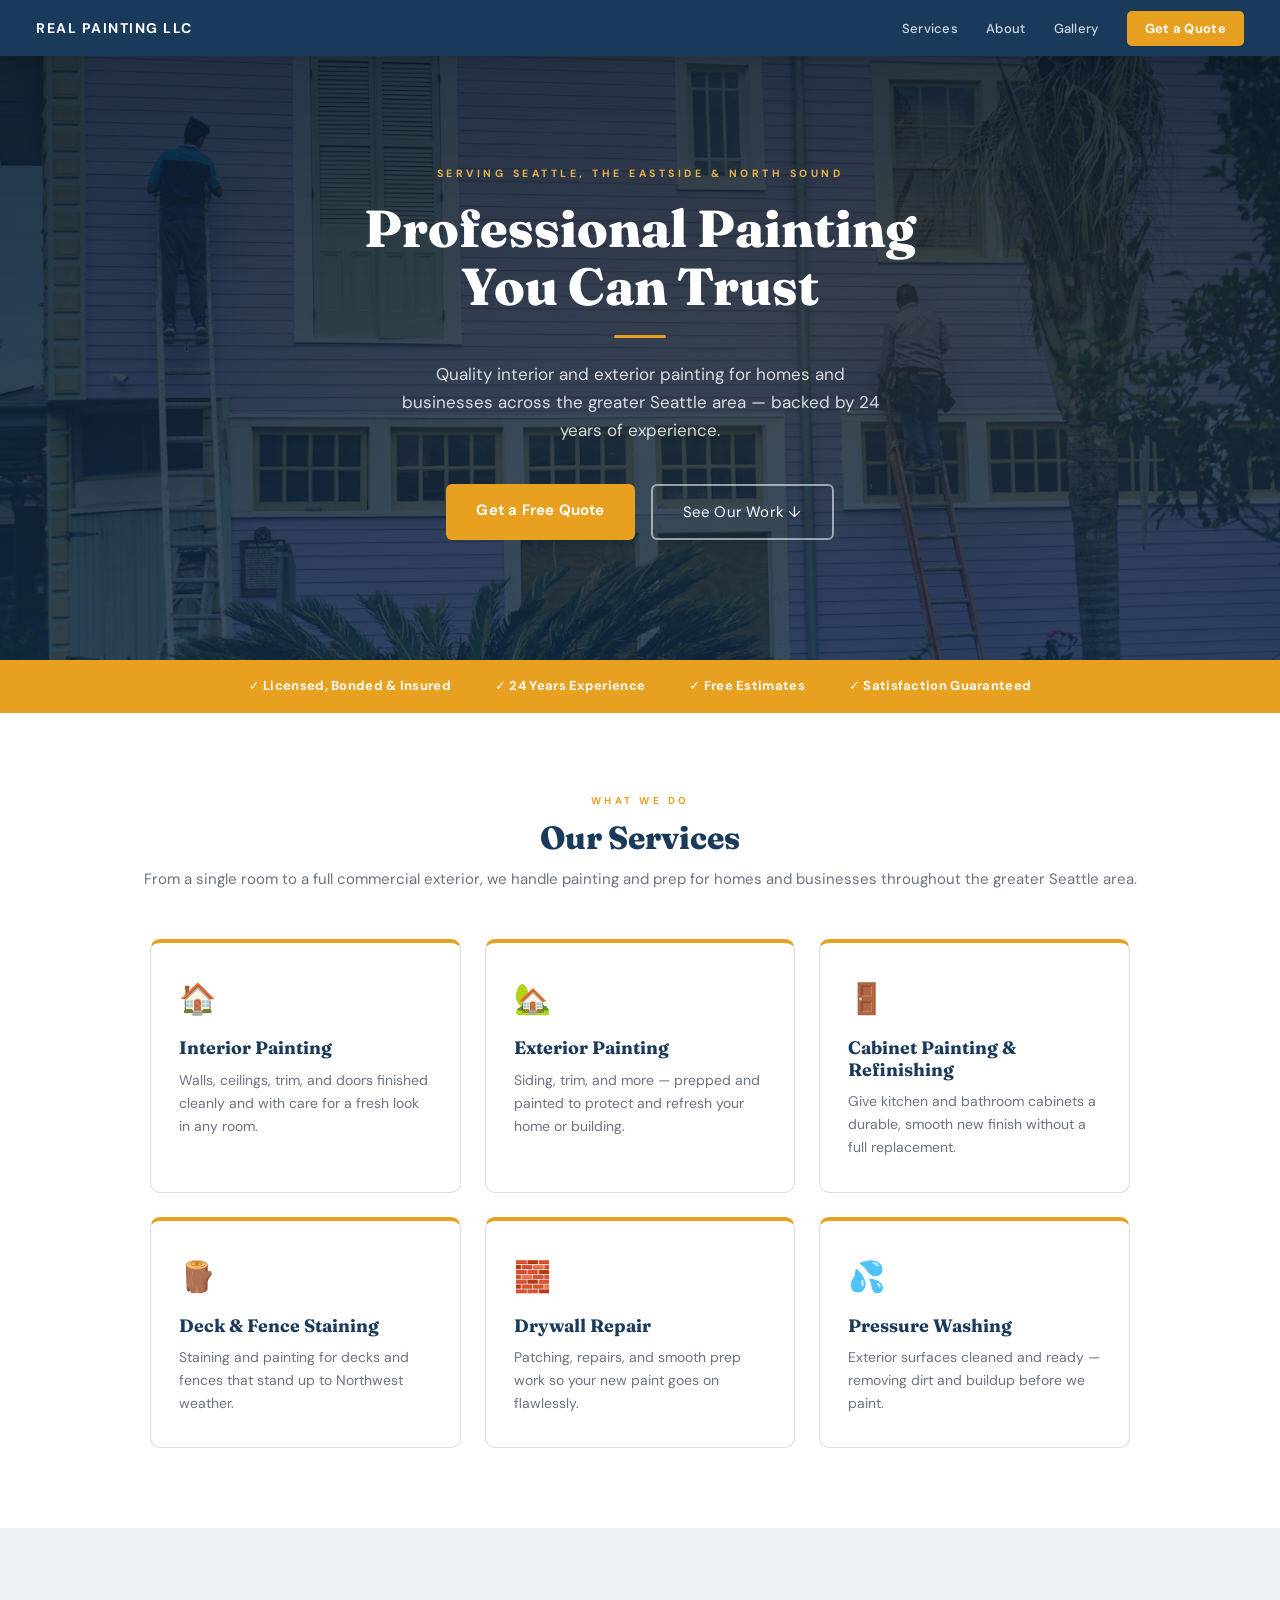
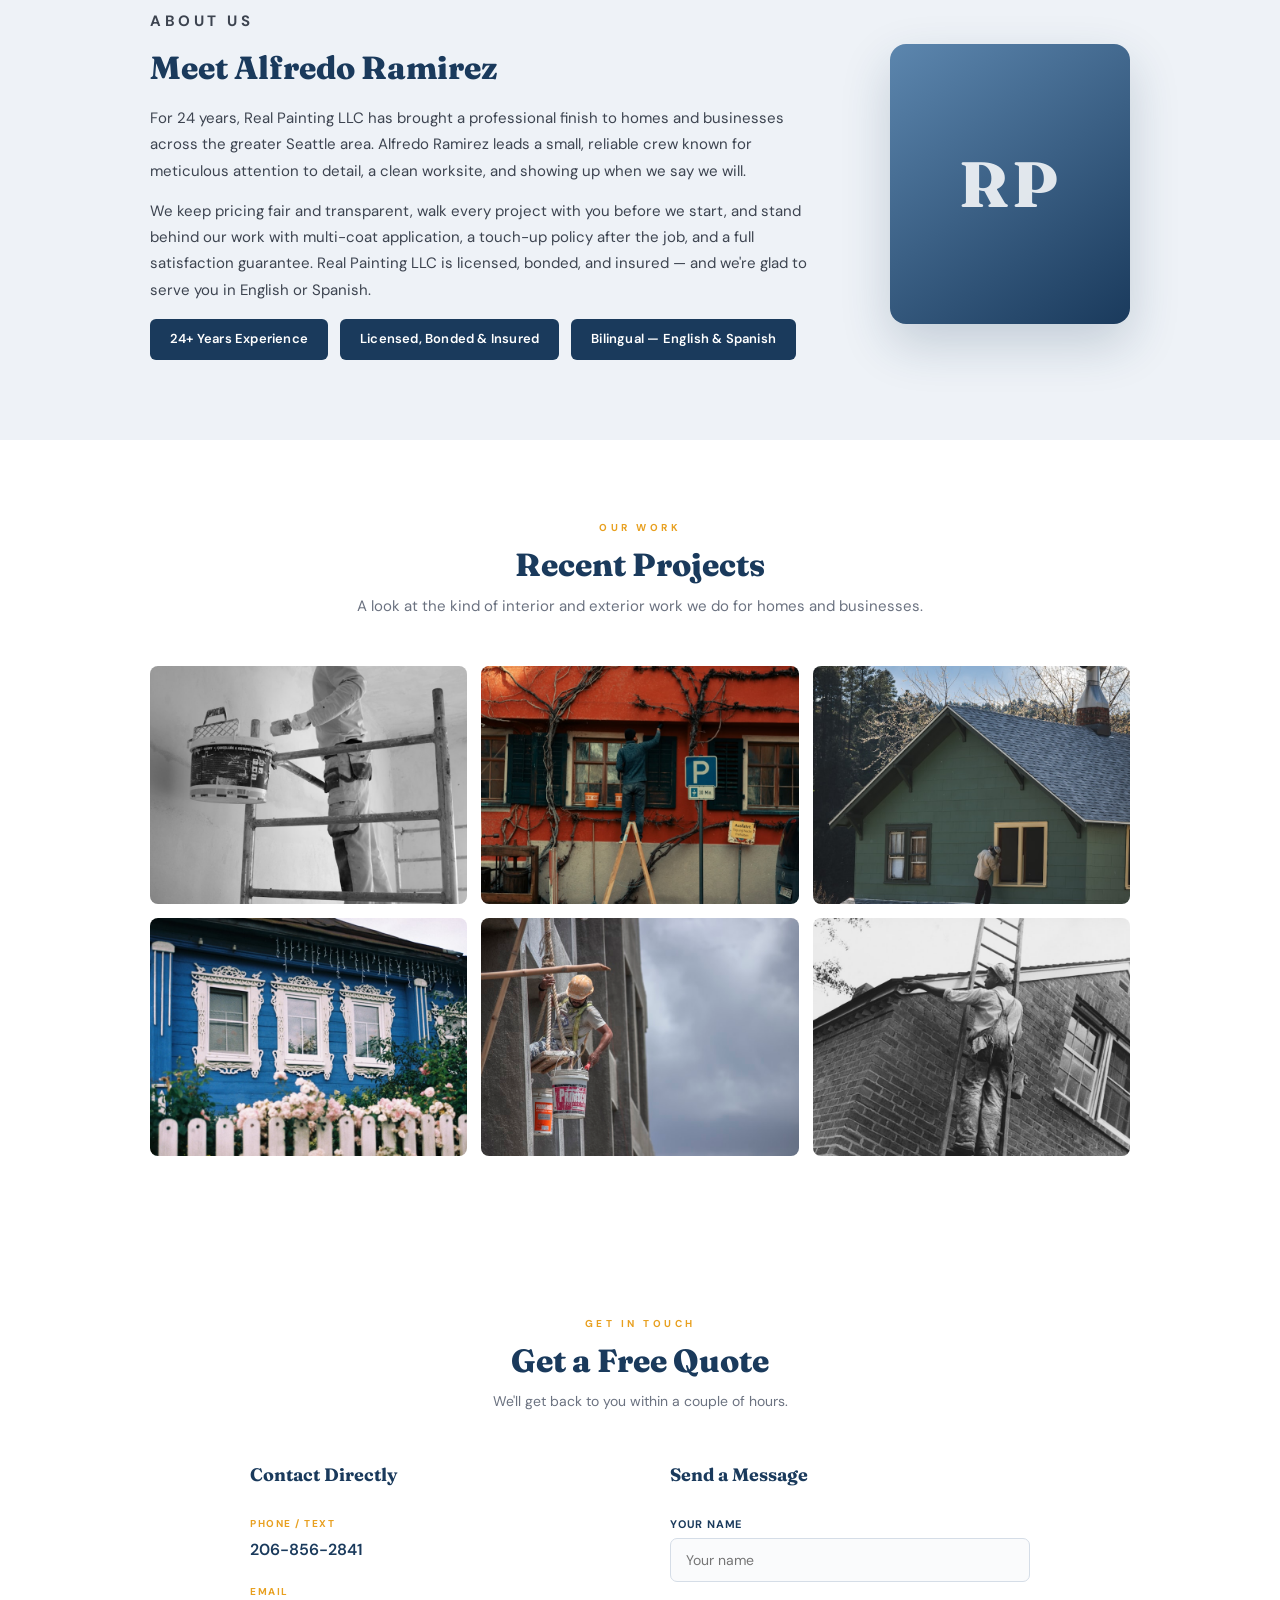
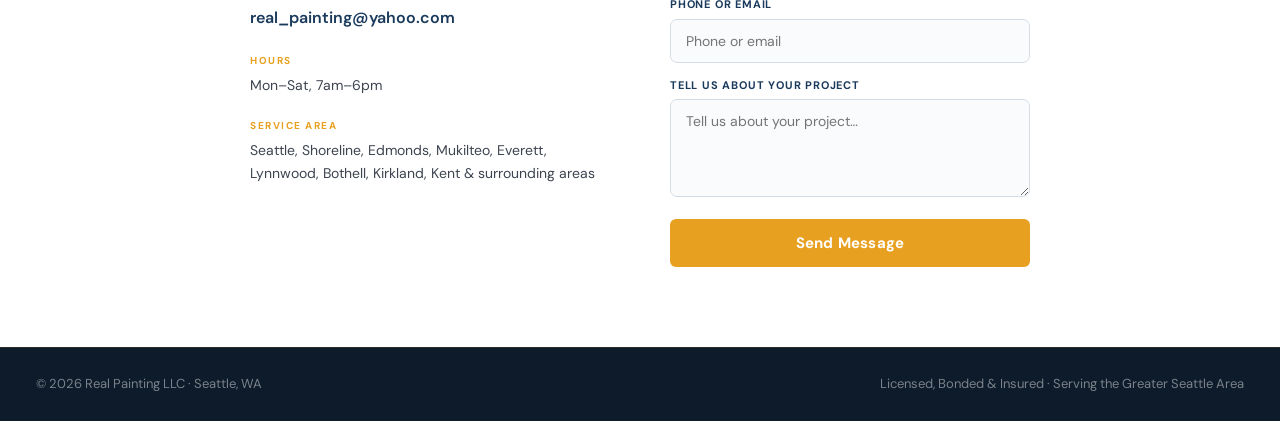
==== commit 11652e35: "feat: populate site with Alfredo's intake form responses - Fill in confirmed content: 24 years in bu" ====
--- a/index.html
+++ b/index.html
@@ -3,8 +3,8 @@
 <head>
   <meta charset="UTF-8">
   <meta name="viewport" content="width=device-width, initial-scale=1.0">
-  <meta name="description" content="Real Painting LLC — Professional interior and exterior painting serving Seattle to Mukilteo, WA. Licensed and insured. Free estimates.">
-  <title>Real Painting LLC | Professional Painting — Seattle to Mukilteo</title>
+  <meta name="description" content="Real Painting LLC — Professional interior and exterior painting for homes and businesses across the greater Seattle area. Licensed, bonded and insured. 24 years of experience. Free estimates.">
+  <title>Real Painting LLC | Professional Painting — Greater Seattle Area</title>
   <link rel="preconnect" href="https://fonts.googleapis.com">
   <link rel="preconnect" href="https://fonts.gstatic.com" crossorigin>
   <link href="https://fonts.googleapis.com/css2?family=DM+Sans:opsz,wght@9..40,400;9..40,500;9..40,600;9..40,700&family=Fraunces:opsz,wght@9..144,700;9..144,800&display=swap" rel="stylesheet">
@@ -22,7 +22,6 @@
         <li><a href="#services">Services</a></li>
         <li><a href="#about">About</a></li>
         <li><a href="#gallery">Gallery</a></li>
-        <li><a href="#testimonials">Testimonials</a></li>
         <li><a href="#contact" class="nav-cta">Get a Quote</a></li>
       </ul>
     </nav>
@@ -32,10 +31,10 @@
 
   <section id="hero">
     <div class="hero-content">
-      <p class="eyebrow">SERVING SEATTLE · MUKILTEO &amp; SURROUNDING AREAS</p>
+      <p class="eyebrow">SERVING SEATTLE, THE EASTSIDE &amp; NORTH SOUND</p>
       <h1>Professional Painting<br>You Can Trust</h1>
       <div class="hero-accent-line"></div>
-      <p class="hero-sub">[Tagline placeholder — e.g. "Quality interior &amp; exterior painting for homes and businesses in the greater Seattle area."]</p>
+      <p class="hero-sub">Quality interior and exterior painting for homes and businesses across the greater Seattle area — backed by 24 years of experience.</p>
       <div class="hero-ctas">
         <a href="#contact" class="btn-primary">Get a Free Quote</a>
         <a href="#gallery" class="btn-secondary">See Our Work ↓</a>
@@ -44,31 +43,46 @@
   </section>
 
   <div id="trust-bar">
-    <span>✓ Licensed &amp; Insured</span>
+    <span>✓ Licensed, Bonded &amp; Insured</span>
+    <span>✓ 24 Years Experience</span>
     <span>✓ Free Estimates</span>
-    <span>✓ [X] Years Experience</span>
     <span>✓ Satisfaction Guaranteed</span>
   </div>
 
   <section id="services">
     <p class="section-label">WHAT WE DO</p>
     <h2>Our Services</h2>
-    <p class="section-intro">[Intro sentence about services — placeholder]</p>
+    <p class="section-intro">From a single room to a full commercial exterior, we handle painting and prep for homes and businesses throughout the greater Seattle area.</p>
     <div class="services-grid">
       <div class="service-card reveal" data-delay="1">
         <div class="service-icon">🏠</div>
         <h3>Interior Painting</h3>
-        <p>[Description placeholder — walls, ceilings, trim, etc.]</p>
+        <p>Walls, ceilings, trim, and doors finished cleanly and with care for a fresh look in any room.</p>
       </div>
       <div class="service-card reveal" data-delay="2">
         <div class="service-icon">🏡</div>
         <h3>Exterior Painting</h3>
-        <p>[Description placeholder — siding, trim, decks, fences, etc.]</p>
+        <p>Siding, trim, and more — prepped and painted to protect and refresh your home or building.</p>
       </div>
       <div class="service-card reveal" data-delay="3">
-        <div class="service-icon">🏢</div>
-        <h3>Commercial</h3>
-        <p>[Description placeholder — offices, retail, property management, etc.]</p>
+        <div class="service-icon">🚪</div>
+        <h3>Cabinet Painting &amp; Refinishing</h3>
+        <p>Give kitchen and bathroom cabinets a durable, smooth new finish without a full replacement.</p>
+      </div>
+      <div class="service-card reveal" data-delay="1">
+        <div class="service-icon">🪵</div>
+        <h3>Deck &amp; Fence Staining</h3>
+        <p>Staining and painting for decks and fences that stand up to Northwest weather.</p>
+      </div>
+      <div class="service-card reveal" data-delay="2">
+        <div class="service-icon">🧱</div>
+        <h3>Drywall Repair</h3>
+        <p>Patching, repairs, and smooth prep work so your new paint goes on flawlessly.</p>
+      </div>
+      <div class="service-card reveal" data-delay="3">
+        <div class="service-icon">💦</div>
+        <h3>Pressure Washing</h3>
+        <p>Exterior surfaces cleaned and ready — removing dirt and buildup before we paint.</p>
       </div>
     </div>
   </section>
@@ -78,21 +92,22 @@
       <div class="about-text">
         <p class="section-label">ABOUT US</p>
         <h2>Meet Alfredo Ramirez</h2>
-        <p>[Bio placeholder — how long in business, what drives the quality of his work, local roots, etc.]</p>
-        <p>[Second paragraph — licensed &amp; bonded, works solo or with crew, service area detail, etc.]</p>
+        <p>For 24 years, Real Painting LLC has brought a professional finish to homes and businesses across the greater Seattle area. Alfredo Ramirez leads a small, reliable crew known for meticulous attention to detail, a clean worksite, and showing up when we say we will.</p>
+        <p>We keep pricing fair and transparent, walk every project with you before we start, and stand behind our work with multi-coat application, a touch-up policy after the job, and a full satisfaction guarantee. Real Painting LLC is licensed, bonded, and insured — and we're glad to serve you in English or Spanish.</p>
         <div class="about-badges">
-          <span class="badge">[X]+ Years Experience</span>
-          <span class="badge">Licensed &amp; Insured</span>
+          <span class="badge">24+ Years Experience</span>
+          <span class="badge">Licensed, Bonded &amp; Insured</span>
+          <span class="badge">Bilingual — English &amp; Spanish</span>
         </div>
       </div>
-      <div class="about-photo" role="img" aria-label="Photo of Alfredo Ramirez">[Photo of Alfredo]</div>
+      <div class="about-photo" aria-hidden="true"><span class="photo-monogram">RP</span></div>
     </div>
   </section>
 
   <section id="gallery">
     <p class="section-label">OUR WORK</p>
-    <h2>Before &amp; After</h2>
-    <p class="section-intro">[Short intro — placeholder]</p>
+    <h2>Recent Projects</h2>
+    <p class="section-intro">A look at the kind of interior and exterior work we do for homes and businesses.</p>
     <div class="gallery-grid">
       <div class="gallery-item"><img src="images/gallery/job1.jpg" alt="Interior painting — walls and trim" loading="lazy"></div>
       <div class="gallery-item"><img src="images/gallery/job2.jpg" alt="Exterior painting — ladder work on building" loading="lazy"></div>
@@ -103,45 +118,30 @@
     </div>
   </section>
 
-  <section id="testimonials">
-    <p class="section-label">WHAT CLIENTS SAY</p>
-    <h2>Testimonials</h2>
-    <div class="testimonials-grid">
-      <div class="testimonial-card reveal" data-delay="1">
-        <p>"[Testimonial placeholder — great work, on time, fair price, etc.]"</p>
-        <cite>— [Client Name], Seattle</cite>
-      </div>
-      <div class="testimonial-card reveal" data-delay="2">
-        <p>"[Testimonial placeholder — professional, clean, exceeded expectations, etc.]"</p>
-        <cite>— [Client Name], Mukilteo</cite>
-      </div>
-      <div class="testimonial-card reveal" data-delay="3">
-        <p>"[Testimonial placeholder — would highly recommend, etc.]"</p>
-        <cite>— [Client Name], Edmonds</cite>
-      </div>
-    </div>
-  </section>
-
   <section id="contact">
     <div class="contact-header">
       <p class="section-label">GET IN TOUCH</p>
       <h2>Get a Free Quote</h2>
-      <p>We'll get back to you within [X] hours.</p>
+      <p>We'll get back to you within a couple of hours.</p>
     </div>
     <div class="contact-inner reveal">
       <div class="contact-info">
         <h3>Contact Directly</h3>
         <div class="contact-item">
           <p class="contact-label">PHONE / TEXT</p>
-          <a href="tel:0000000000">[XXX-XXX-XXXX]</a>
+          <a href="tel:2068562841">206-856-2841</a>
         </div>
         <div class="contact-item">
           <p class="contact-label">EMAIL</p>
-          <a href="mailto:placeholder@realpainting.com">[alfredo@realpainting.com]</a>
+          <a href="mailto:real_painting@yahoo.com">real_painting@yahoo.com</a>
         </div>
         <div class="contact-item">
           <p class="contact-label">HOURS</p>
-          <p>[Mon–Sat, 7am–6pm]</p>
+          <p>Mon–Sat, 7am–6pm</p>
+        </div>
+        <div class="contact-item">
+          <p class="contact-label">SERVICE AREA</p>
+          <p>Seattle, Shoreline, Edmonds, Mukilteo, Everett, Lynnwood, Bothell, Kirkland, Kent &amp; surrounding areas</p>
         </div>
       </div>
       <form class="contact-form" action="https://formspree.io/f/maqavkob" method="POST">
@@ -163,7 +163,7 @@
 
   <footer>
     <span>© 2026 Real Painting LLC · Seattle, WA</span>
-    <span>Licensed &amp; Insured · License #[XXX]</span>
+    <span>Licensed, Bonded &amp; Insured · Serving the Greater Seattle Area</span>
   </footer>
 
   <script src="script.js"></script>
--- a/style.css
+++ b/style.css
@@ -105,7 +105,8 @@
   font-family: var(--font-body);
 }
 
-section h2 {
+section h2,
+section h1 {
   color: var(--navy);
   font-size: 32px;
   font-weight: 800;
@@ -475,6 +476,14 @@
   box-shadow: 0 20px 50px rgba(26, 58, 92, 0.2);
 }
 
+.photo-monogram {
+  font-family: var(--font-display);
+  font-size: 64px;
+  font-weight: 800;
+  letter-spacing: 3px;
+  color: rgba(255, 255, 255, 0.85);
+}
+
 /* ============================
    Gallery
    ============================ */
@@ -716,6 +725,170 @@
 }
 
 /* ============================
+   Intake Form Page
+   ============================ */
+#intro {
+  background: var(--light-bg);
+  text-align: center;
+}
+
+#intro .section-intro {
+  max-width: 560px;
+  margin: 0 auto;
+}
+
+.intake-section:nth-of-type(odd) {
+  background: var(--light-bg);
+}
+
+.intake-section:nth-of-type(even) {
+  background: var(--white);
+}
+
+.intake-fields {
+  max-width: 640px;
+  margin: 36px auto 0;
+}
+
+.field {
+  border: none;
+  padding: 0;
+  margin: 0 0 24px;
+}
+
+.field-question {
+  display: block;
+  font-size: 14px;
+  font-weight: 600;
+  color: var(--navy);
+  margin-bottom: 10px;
+  line-height: 1.4;
+}
+
+.choice-group {
+  display: flex;
+  flex-direction: column;
+  gap: 10px;
+  margin-bottom: 10px;
+}
+
+.contact-form label.choice {
+  display: flex;
+  align-items: flex-start;
+  font-size: 14px;
+  font-weight: 500;
+  text-transform: none;
+  letter-spacing: normal;
+  color: var(--body-text);
+  margin-bottom: 0;
+  cursor: pointer;
+}
+
+.contact-form input[type="radio"],
+.contact-form input[type="checkbox"] {
+  width: auto;
+  padding: 0;
+  margin: 2px 10px 0 0;
+  border: none;
+  background: none;
+  flex-shrink: 0;
+}
+
+.contact-form input[type="file"] {
+  width: 100%;
+  padding: 10px 12px;
+  border: 1.5px dashed var(--border);
+  background: #fafbfc;
+  font-size: 13px;
+  color: var(--muted-text);
+  margin-bottom: 6px;
+}
+
+.field-help {
+  font-size: 12px;
+  color: var(--muted-text);
+  margin: -4px 0 14px;
+}
+
+.info-block {
+  background: var(--white);
+  border: 1px solid var(--border);
+  border-radius: 8px;
+  padding: 20px 22px;
+  margin-bottom: 16px;
+}
+
+.info-block h3 {
+  color: var(--navy);
+  font-size: 15px;
+  font-weight: 700;
+  margin-bottom: 6px;
+}
+
+.info-block p {
+  color: var(--body-text);
+  font-size: 14.5px;
+  line-height: 1.7;
+}
+
+.info-block a,
+.section-intro a {
+  color: var(--navy);
+  font-weight: 600;
+  text-decoration: underline;
+}
+
+.info-block a:hover,
+.section-intro a:hover {
+  color: var(--gold);
+}
+
+.testimonial-group {
+  background: var(--white);
+  border: 1px solid var(--border);
+  border-radius: 8px;
+  padding: 16px 18px;
+  margin-bottom: 14px;
+}
+
+.testimonial-label {
+  font-size: 11px;
+  font-weight: 700;
+  color: var(--gold);
+  text-transform: uppercase;
+  letter-spacing: 0.8px;
+  margin-bottom: 10px;
+}
+
+.testimonial-fields {
+  display: grid;
+  grid-template-columns: 1fr 1fr;
+  gap: 10px;
+}
+
+.testimonial-fields textarea {
+  grid-column: 1 / -1;
+}
+
+#submit-section {
+  background: var(--white);
+  text-align: center;
+}
+
+#submit-section .btn-primary {
+  width: 100%;
+  max-width: 640px;
+  font-size: 15px;
+  padding: 14px;
+}
+
+#submit-section .form-success,
+#submit-section .form-error {
+  max-width: 640px;
+  margin: 12px auto 0;
+}
+
+/* ============================
    Footer
    ============================ */
 footer {
@@ -820,6 +993,10 @@
     gap: 40px;
   }
 
+  .testimonial-fields {
+    grid-template-columns: 1fr;
+  }
+
   footer {
     flex-direction: column;
     text-align: center;
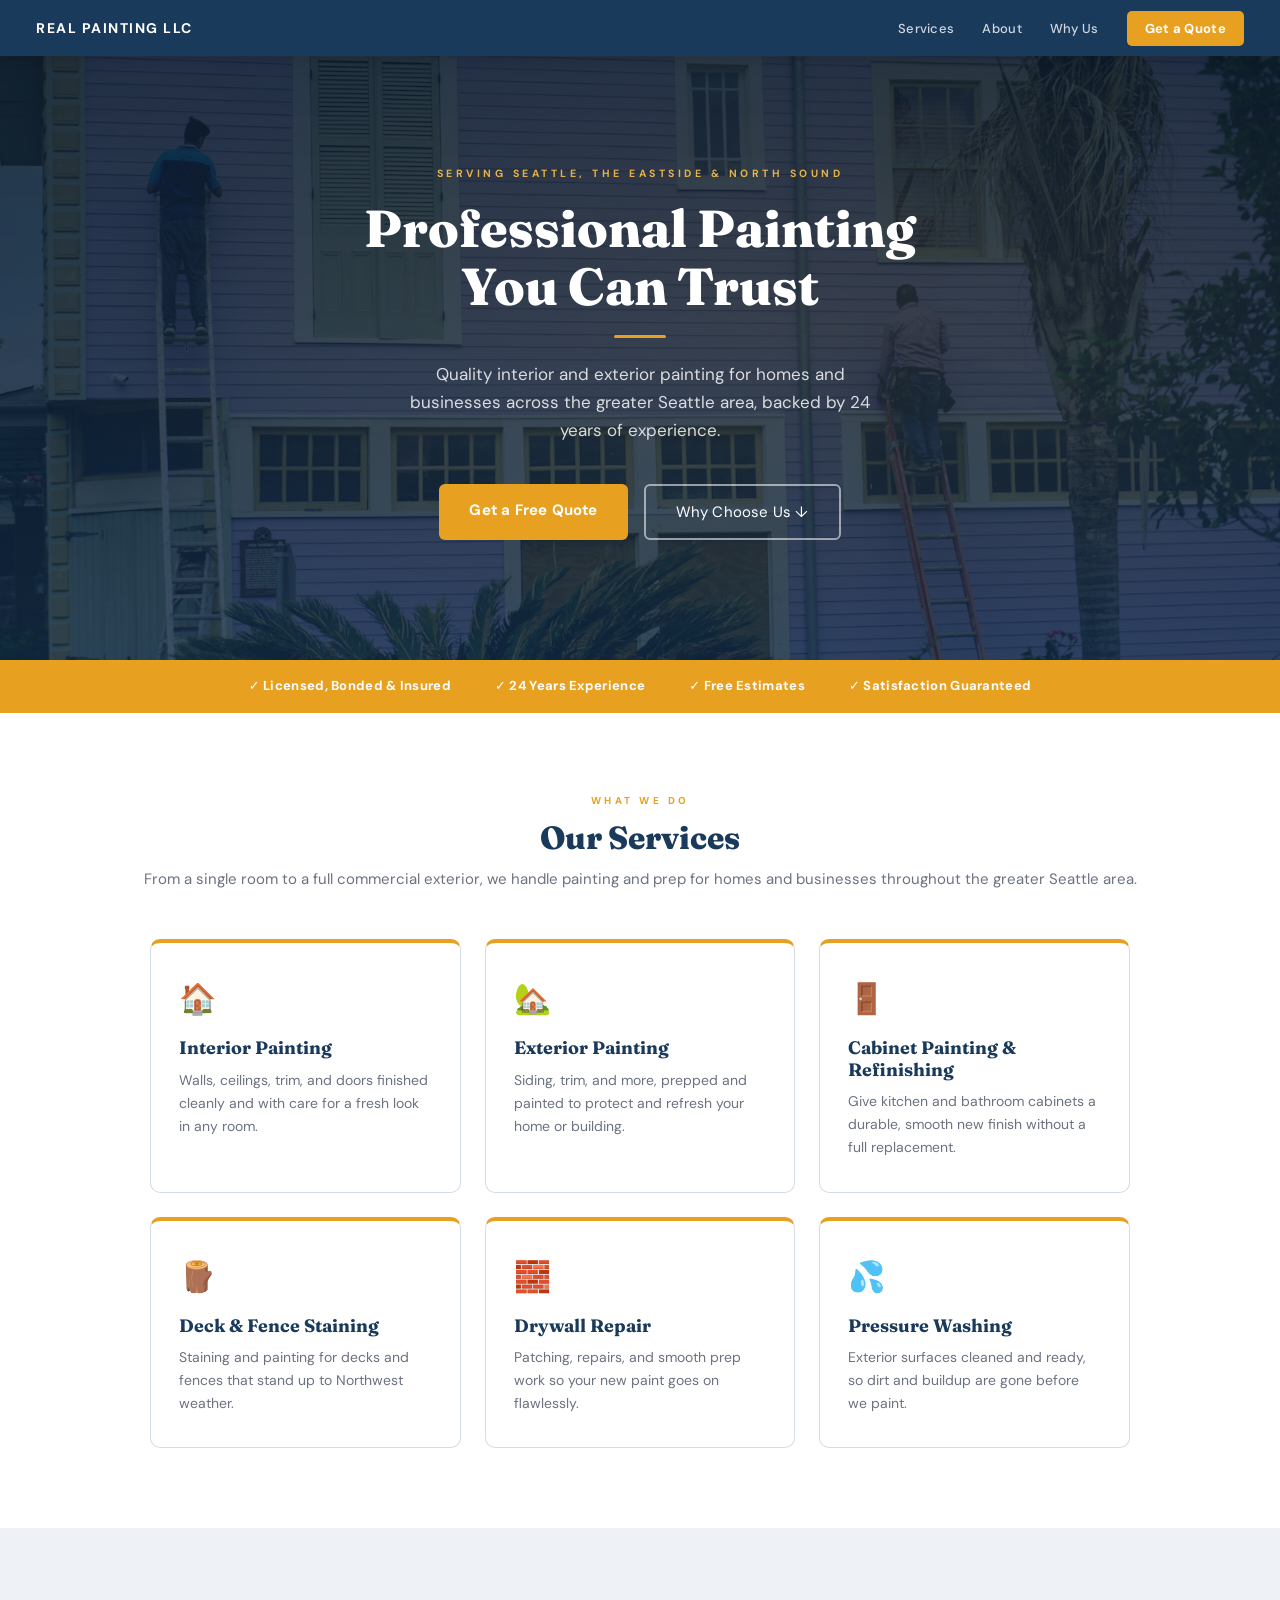
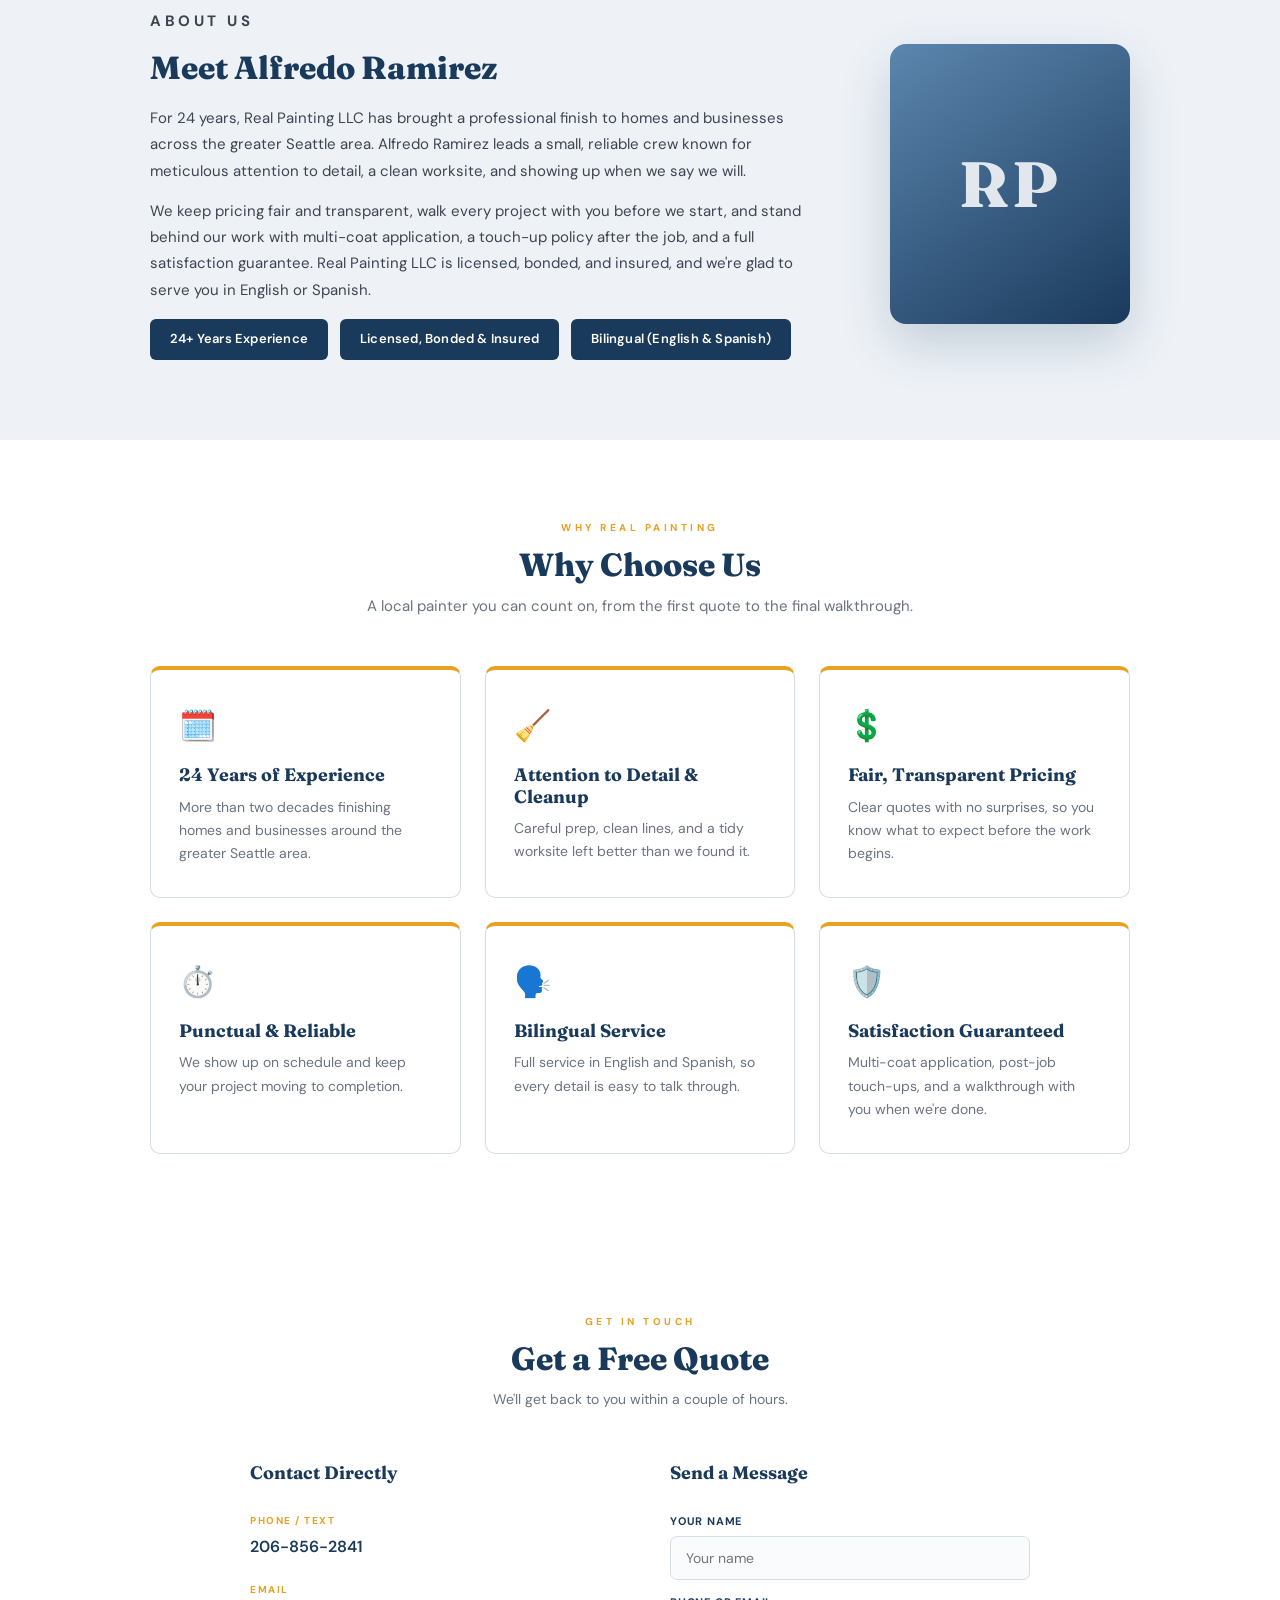
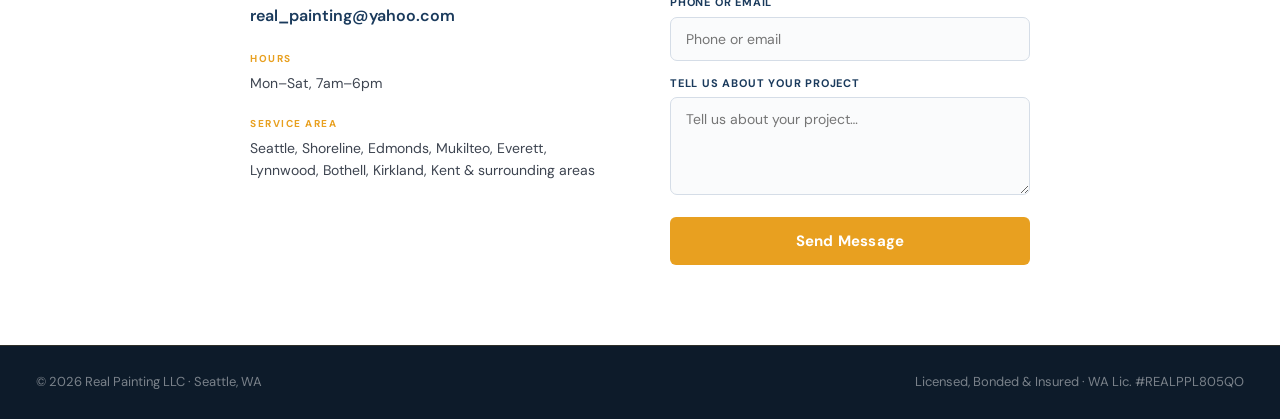
==== commit 919d7391: "feat: add license number, remove em-dashes, replace stock gallery - Add provisional WA contractor li" ====
--- a/index.html
+++ b/index.html
@@ -3,8 +3,8 @@
 <head>
   <meta charset="UTF-8">
   <meta name="viewport" content="width=device-width, initial-scale=1.0">
-  <meta name="description" content="Real Painting LLC — Professional interior and exterior painting for homes and businesses across the greater Seattle area. Licensed, bonded and insured. 24 years of experience. Free estimates.">
-  <title>Real Painting LLC | Professional Painting — Greater Seattle Area</title>
+  <meta name="description" content="Real Painting LLC provides professional interior and exterior painting for homes and businesses across the greater Seattle area. Licensed, bonded, and insured, with 24 years of experience. Free estimates.">
+  <title>Real Painting LLC | Professional Painting in the Greater Seattle Area</title>
   <link rel="preconnect" href="https://fonts.googleapis.com">
   <link rel="preconnect" href="https://fonts.gstatic.com" crossorigin>
   <link href="https://fonts.googleapis.com/css2?family=DM+Sans:opsz,wght@9..40,400;9..40,500;9..40,600;9..40,700&family=Fraunces:opsz,wght@9..144,700;9..144,800&display=swap" rel="stylesheet">
@@ -21,7 +21,7 @@
       <ul id="nav-links">
         <li><a href="#services">Services</a></li>
         <li><a href="#about">About</a></li>
-        <li><a href="#gallery">Gallery</a></li>
+        <li><a href="#why">Why Us</a></li>
         <li><a href="#contact" class="nav-cta">Get a Quote</a></li>
       </ul>
     </nav>
@@ -34,10 +34,10 @@
       <p class="eyebrow">SERVING SEATTLE, THE EASTSIDE &amp; NORTH SOUND</p>
       <h1>Professional Painting<br>You Can Trust</h1>
       <div class="hero-accent-line"></div>
-      <p class="hero-sub">Quality interior and exterior painting for homes and businesses across the greater Seattle area — backed by 24 years of experience.</p>
+      <p class="hero-sub">Quality interior and exterior painting for homes and businesses across the greater Seattle area, backed by 24 years of experience.</p>
       <div class="hero-ctas">
         <a href="#contact" class="btn-primary">Get a Free Quote</a>
-        <a href="#gallery" class="btn-secondary">See Our Work ↓</a>
+        <a href="#why" class="btn-secondary">Why Choose Us ↓</a>
       </div>
     </div>
   </section>
@@ -62,7 +62,7 @@
       <div class="service-card reveal" data-delay="2">
         <div class="service-icon">🏡</div>
         <h3>Exterior Painting</h3>
-        <p>Siding, trim, and more — prepped and painted to protect and refresh your home or building.</p>
+        <p>Siding, trim, and more, prepped and painted to protect and refresh your home or building.</p>
       </div>
       <div class="service-card reveal" data-delay="3">
         <div class="service-icon">🚪</div>
@@ -82,7 +82,7 @@
       <div class="service-card reveal" data-delay="3">
         <div class="service-icon">💦</div>
         <h3>Pressure Washing</h3>
-        <p>Exterior surfaces cleaned and ready — removing dirt and buildup before we paint.</p>
+        <p>Exterior surfaces cleaned and ready, so dirt and buildup are gone before we paint.</p>
       </div>
     </div>
   </section>
@@ -93,28 +93,52 @@
         <p class="section-label">ABOUT US</p>
         <h2>Meet Alfredo Ramirez</h2>
         <p>For 24 years, Real Painting LLC has brought a professional finish to homes and businesses across the greater Seattle area. Alfredo Ramirez leads a small, reliable crew known for meticulous attention to detail, a clean worksite, and showing up when we say we will.</p>
-        <p>We keep pricing fair and transparent, walk every project with you before we start, and stand behind our work with multi-coat application, a touch-up policy after the job, and a full satisfaction guarantee. Real Painting LLC is licensed, bonded, and insured — and we're glad to serve you in English or Spanish.</p>
+        <p>We keep pricing fair and transparent, walk every project with you before we start, and stand behind our work with multi-coat application, a touch-up policy after the job, and a full satisfaction guarantee. Real Painting LLC is licensed, bonded, and insured, and we're glad to serve you in English or Spanish.</p>
         <div class="about-badges">
           <span class="badge">24+ Years Experience</span>
           <span class="badge">Licensed, Bonded &amp; Insured</span>
-          <span class="badge">Bilingual — English &amp; Spanish</span>
+          <span class="badge">Bilingual (English &amp; Spanish)</span>
         </div>
       </div>
       <div class="about-photo" aria-hidden="true"><span class="photo-monogram">RP</span></div>
     </div>
   </section>
 
-  <section id="gallery">
-    <p class="section-label">OUR WORK</p>
-    <h2>Recent Projects</h2>
-    <p class="section-intro">A look at the kind of interior and exterior work we do for homes and businesses.</p>
-    <div class="gallery-grid">
-      <div class="gallery-item"><img src="images/gallery/job1.jpg" alt="Interior painting — walls and trim" loading="lazy"></div>
-      <div class="gallery-item"><img src="images/gallery/job2.jpg" alt="Exterior painting — ladder work on building" loading="lazy"></div>
-      <div class="gallery-item"><img src="images/gallery/job3.jpg" alt="Exterior painting — roof and window trim" loading="lazy"></div>
-      <div class="gallery-item"><img src="images/gallery/job4.jpg" alt="Exterior painting — finished home" loading="lazy"></div>
-      <div class="gallery-item"><img src="images/gallery/job5.jpg" alt="Commercial painting — large exterior surface" loading="lazy"></div>
-      <div class="gallery-item"><img src="images/gallery/job6.jpg" alt="Exterior painting — brick building" loading="lazy"></div>
+  <section id="why">
+    <p class="section-label">WHY REAL PAINTING</p>
+    <h2>Why Choose Us</h2>
+    <p class="section-intro">A local painter you can count on, from the first quote to the final walkthrough.</p>
+    <div class="services-grid">
+      <div class="service-card reveal" data-delay="1">
+        <div class="service-icon">🗓️</div>
+        <h3>24 Years of Experience</h3>
+        <p>More than two decades finishing homes and businesses around the greater Seattle area.</p>
+      </div>
+      <div class="service-card reveal" data-delay="2">
+        <div class="service-icon">🧹</div>
+        <h3>Attention to Detail &amp; Cleanup</h3>
+        <p>Careful prep, clean lines, and a tidy worksite left better than we found it.</p>
+      </div>
+      <div class="service-card reveal" data-delay="3">
+        <div class="service-icon">💲</div>
+        <h3>Fair, Transparent Pricing</h3>
+        <p>Clear quotes with no surprises, so you know what to expect before the work begins.</p>
+      </div>
+      <div class="service-card reveal" data-delay="1">
+        <div class="service-icon">⏱️</div>
+        <h3>Punctual &amp; Reliable</h3>
+        <p>We show up on schedule and keep your project moving to completion.</p>
+      </div>
+      <div class="service-card reveal" data-delay="2">
+        <div class="service-icon">🗣️</div>
+        <h3>Bilingual Service</h3>
+        <p>Full service in English and Spanish, so every detail is easy to talk through.</p>
+      </div>
+      <div class="service-card reveal" data-delay="3">
+        <div class="service-icon">🛡️</div>
+        <h3>Satisfaction Guaranteed</h3>
+        <p>Multi-coat application, post-job touch-ups, and a walkthrough with you when we're done.</p>
+      </div>
     </div>
   </section>
 
@@ -163,7 +187,7 @@
 
   <footer>
     <span>© 2026 Real Painting LLC · Seattle, WA</span>
-    <span>Licensed, Bonded &amp; Insured · Serving the Greater Seattle Area</span>
+    <span>Licensed, Bonded &amp; Insured · WA Lic. #REALPPL805QO</span>
   </footer>
 
   <script src="script.js"></script>
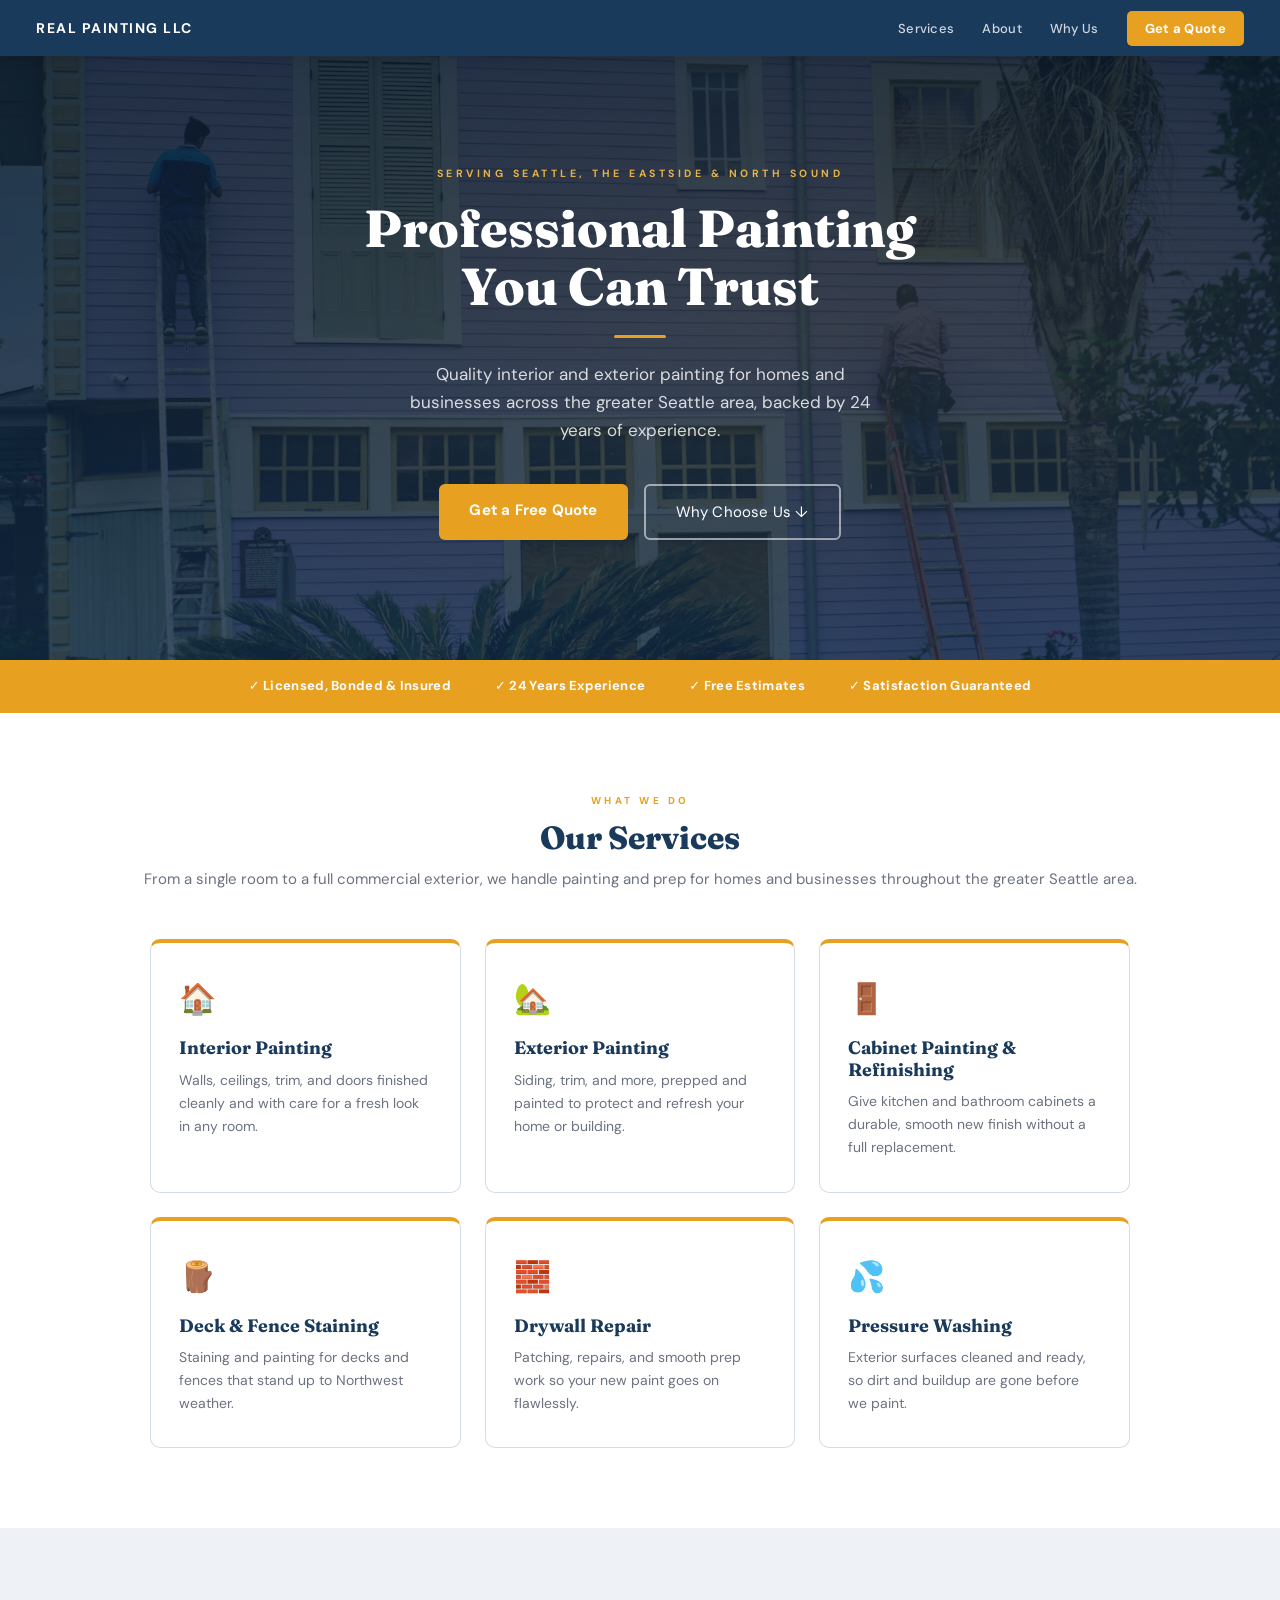
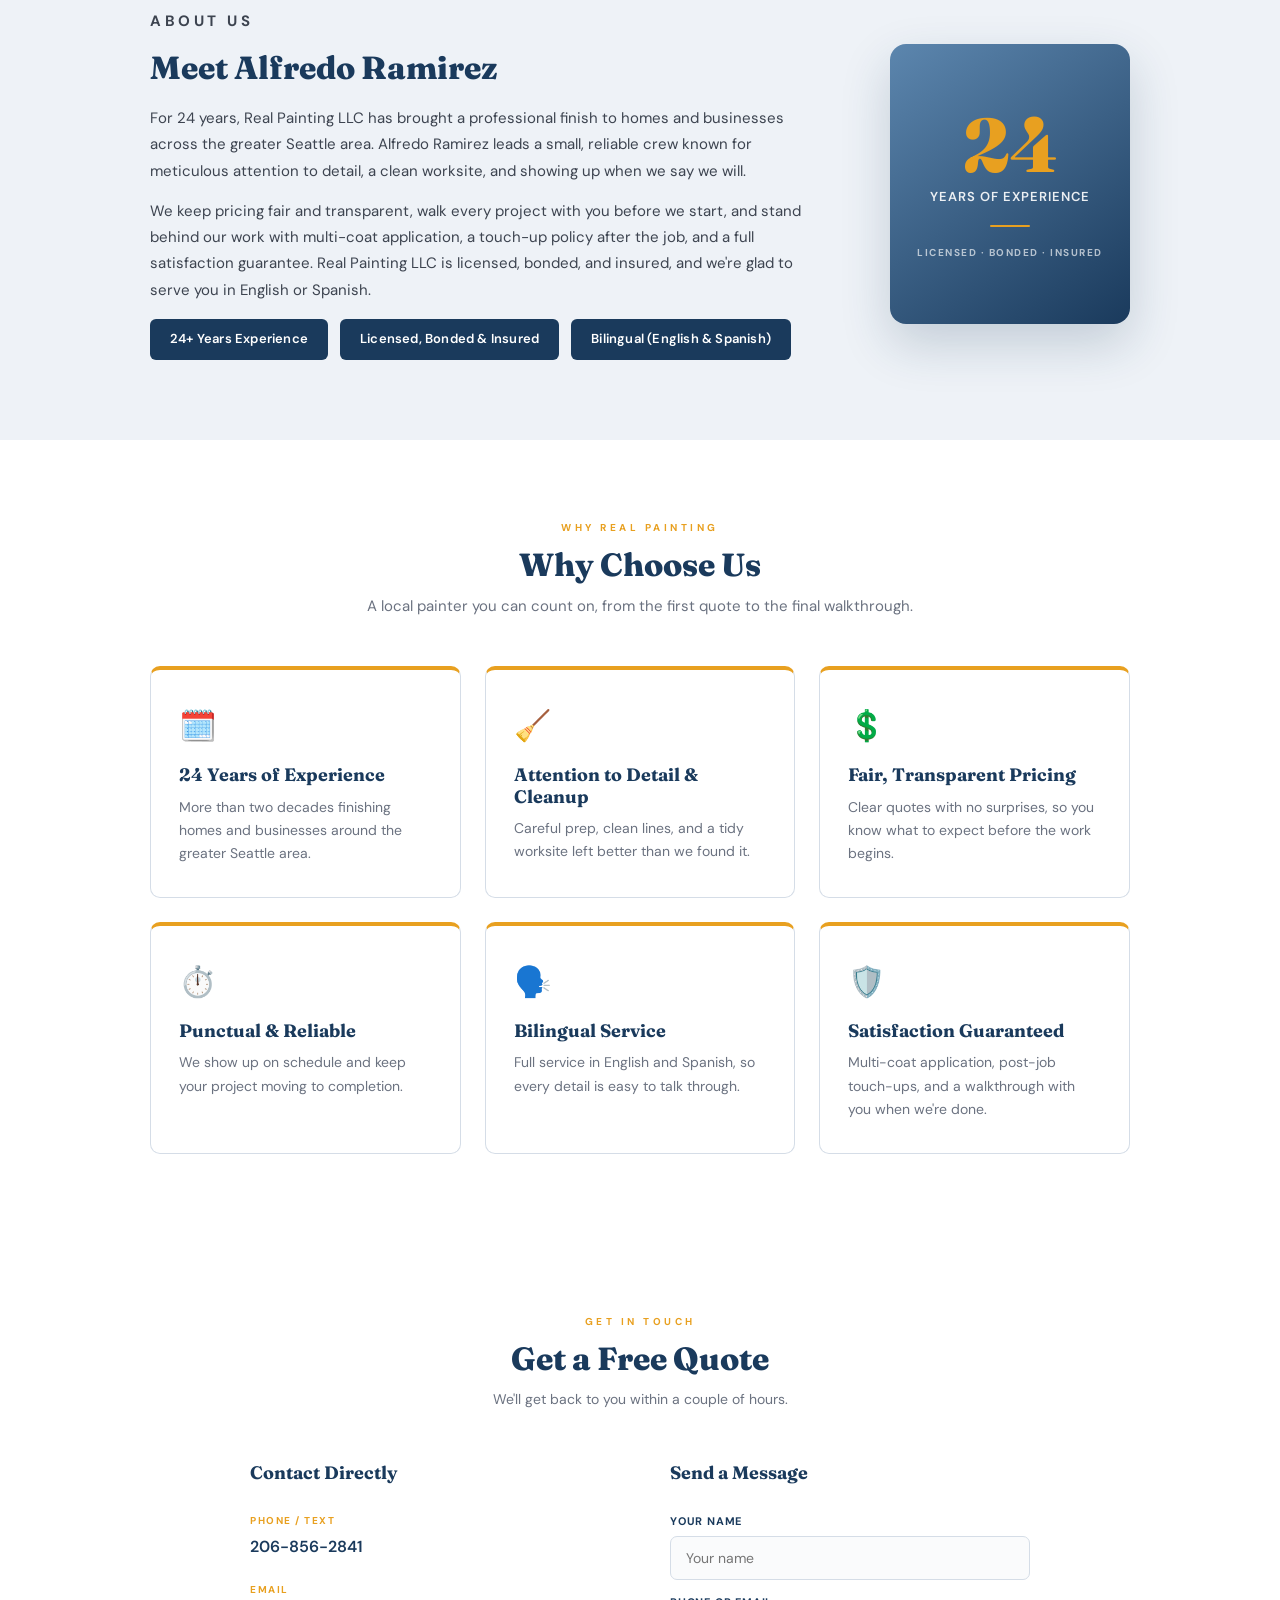
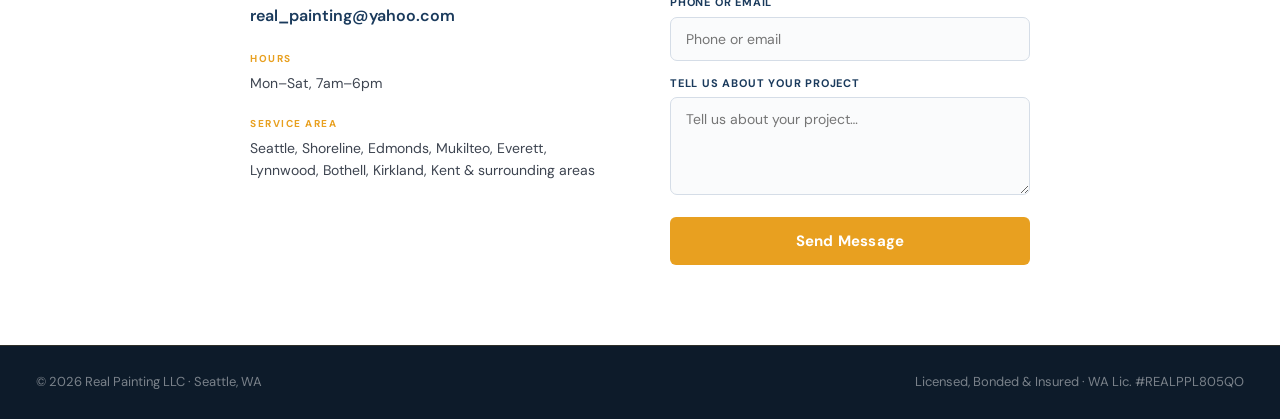
==== commit 459320bd: "feat: replace RP monogram with experience seal in About The lone "RP" monogram read like R.I.P. Swap" ====
--- a/index.html
+++ b/index.html
@@ -100,7 +100,12 @@
           <span class="badge">Bilingual (English &amp; Spanish)</span>
         </div>
       </div>
-      <div class="about-photo" aria-hidden="true"><span class="photo-monogram">RP</span></div>
+      <div class="about-photo about-seal" aria-hidden="true">
+        <span class="seal-num">24</span>
+        <span class="seal-label">Years of Experience</span>
+        <span class="seal-divider"></span>
+        <span class="seal-sub">Licensed · Bonded · Insured</span>
+      </div>
     </div>
   </section>
 
--- a/style.css
+++ b/style.css
@@ -476,12 +476,44 @@
   box-shadow: 0 20px 50px rgba(26, 58, 92, 0.2);
 }
 
-.photo-monogram {
+.about-seal {
+  flex-direction: column;
+  gap: 4px;
+  padding: 32px 24px;
+}
+
+.seal-num {
   font-family: var(--font-display);
-  font-size: 64px;
+  font-size: 76px;
   font-weight: 800;
-  letter-spacing: 3px;
-  color: rgba(255, 255, 255, 0.85);
+  line-height: 1;
+  color: var(--gold);
+}
+
+.seal-label {
+  font-family: var(--font-body);
+  font-size: 13px;
+  font-weight: 600;
+  letter-spacing: 1px;
+  text-transform: uppercase;
+  color: rgba(255, 255, 255, 0.9);
+}
+
+.seal-divider {
+  width: 40px;
+  height: 2px;
+  background: var(--gold);
+  border-radius: 2px;
+  margin: 14px 0;
+}
+
+.seal-sub {
+  font-family: var(--font-body);
+  font-size: 10px;
+  font-weight: 700;
+  letter-spacing: 1.5px;
+  text-transform: uppercase;
+  color: rgba(255, 255, 255, 0.65);
 }
 
 /* ============================
